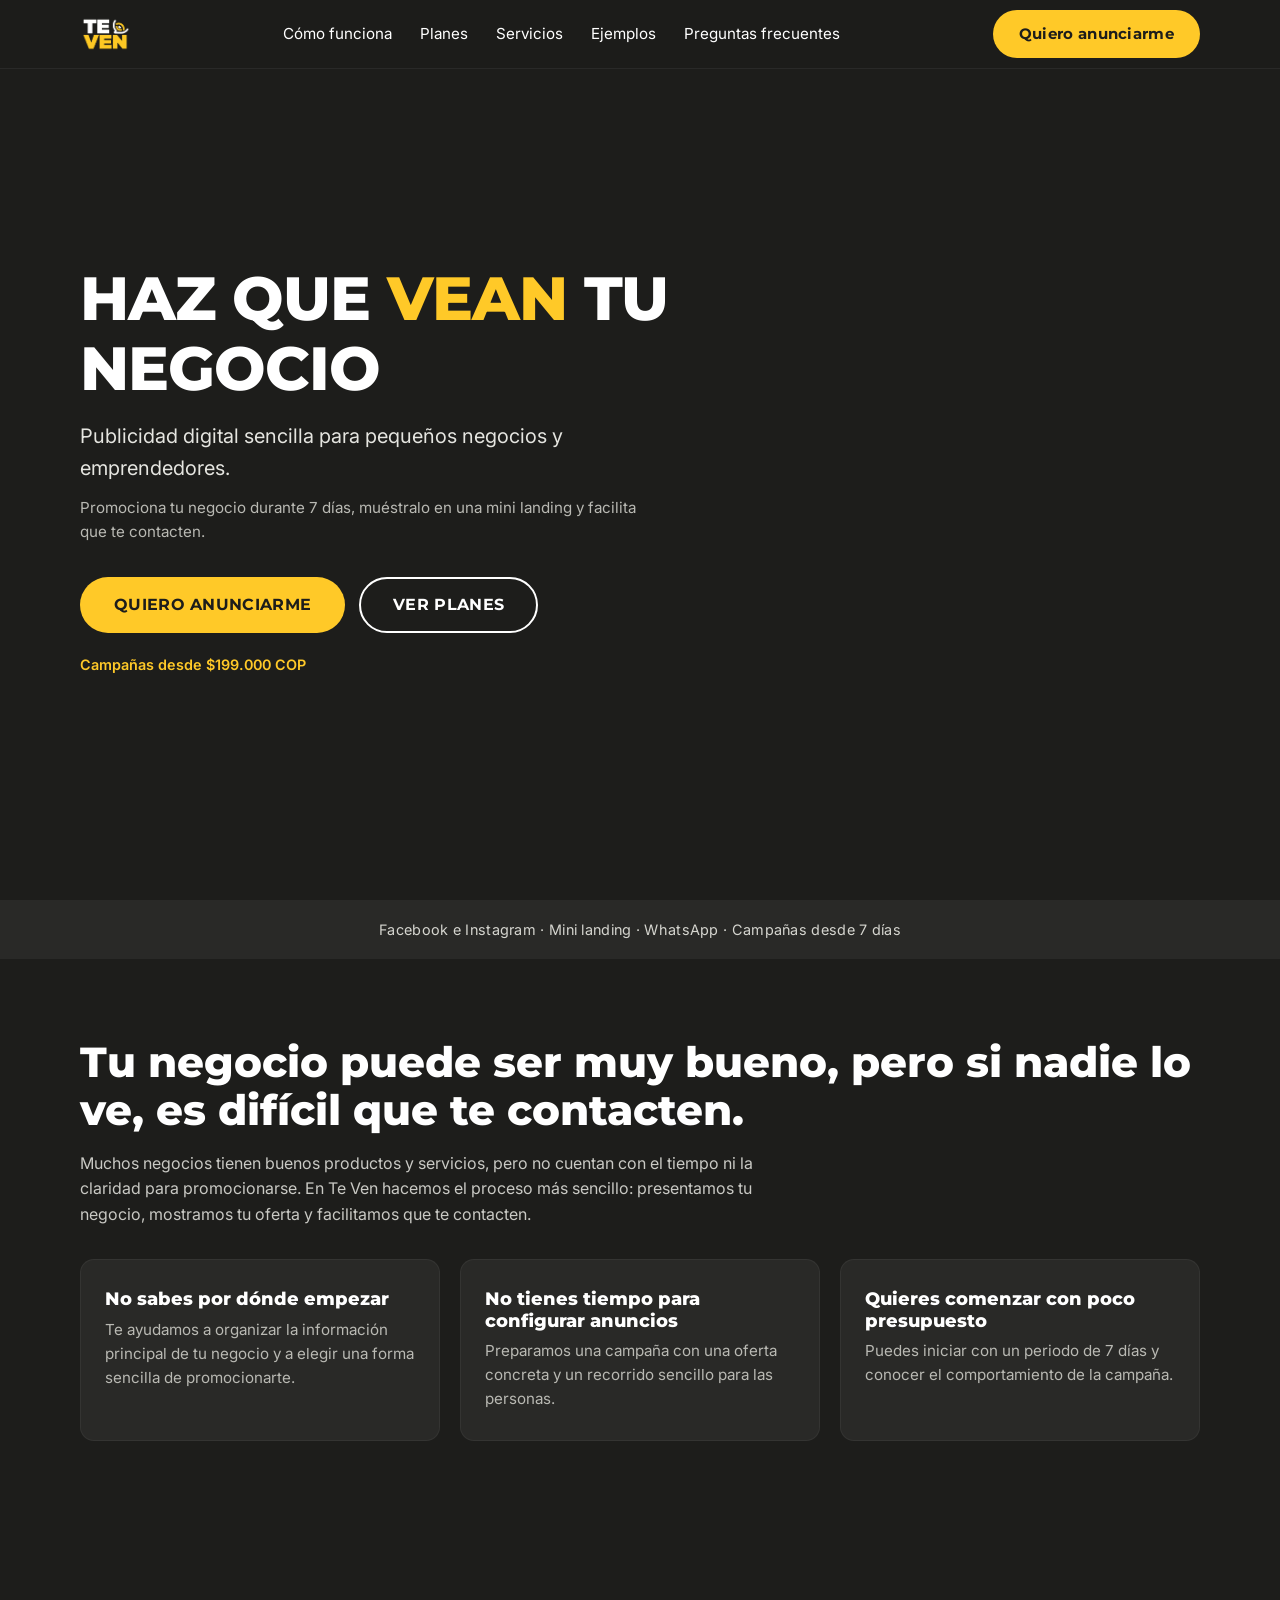
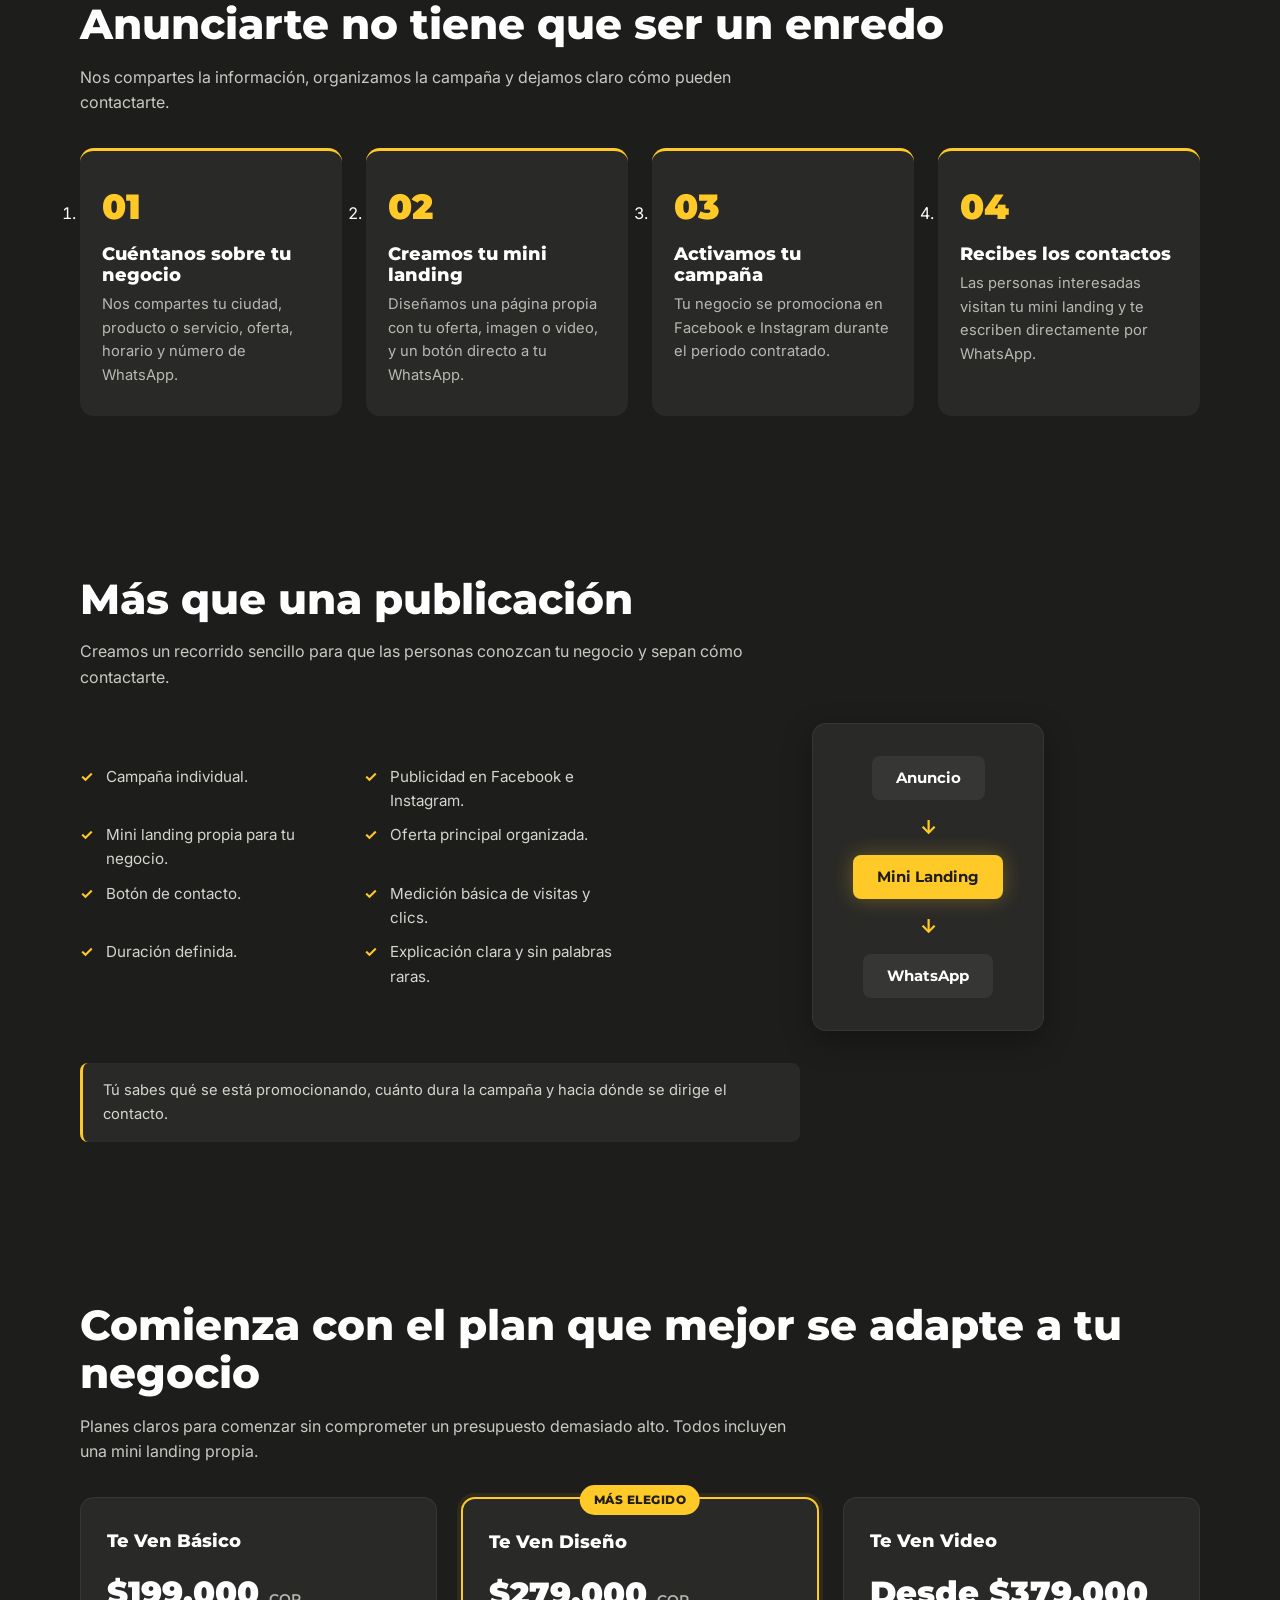
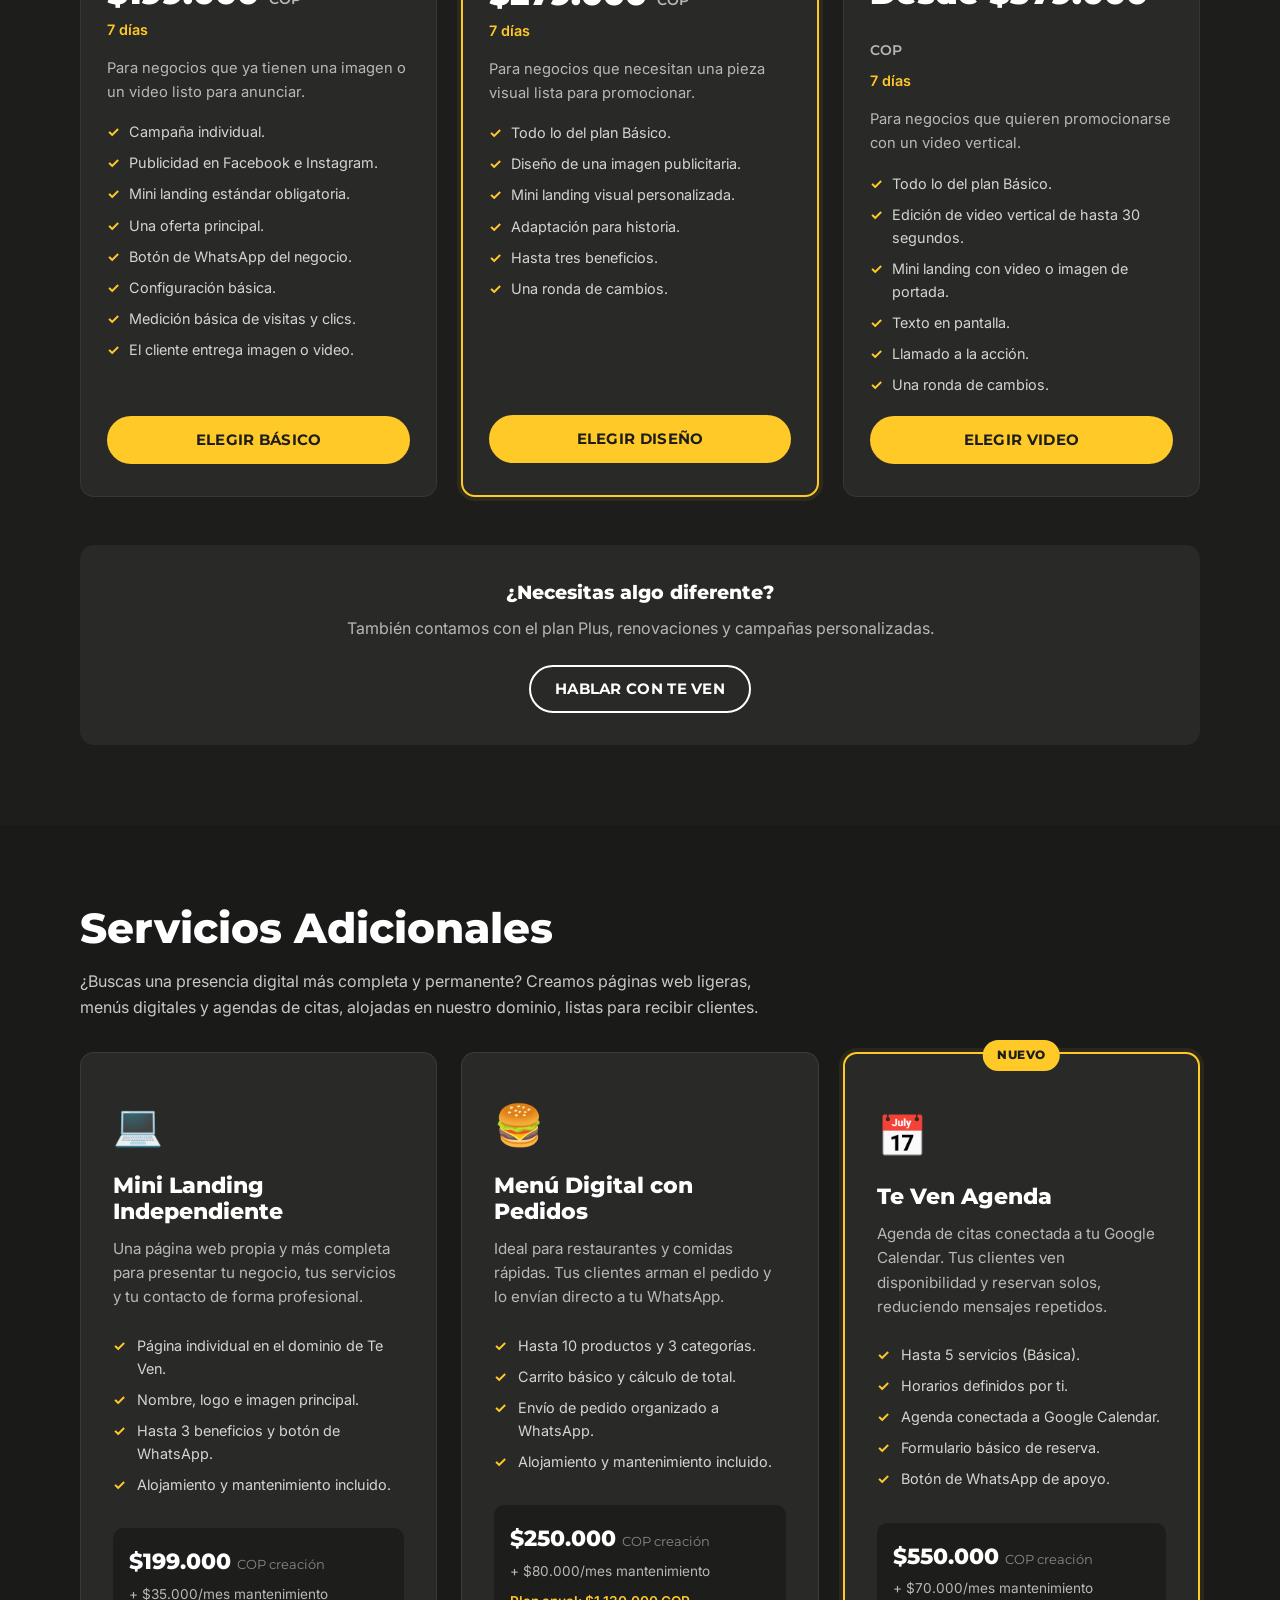
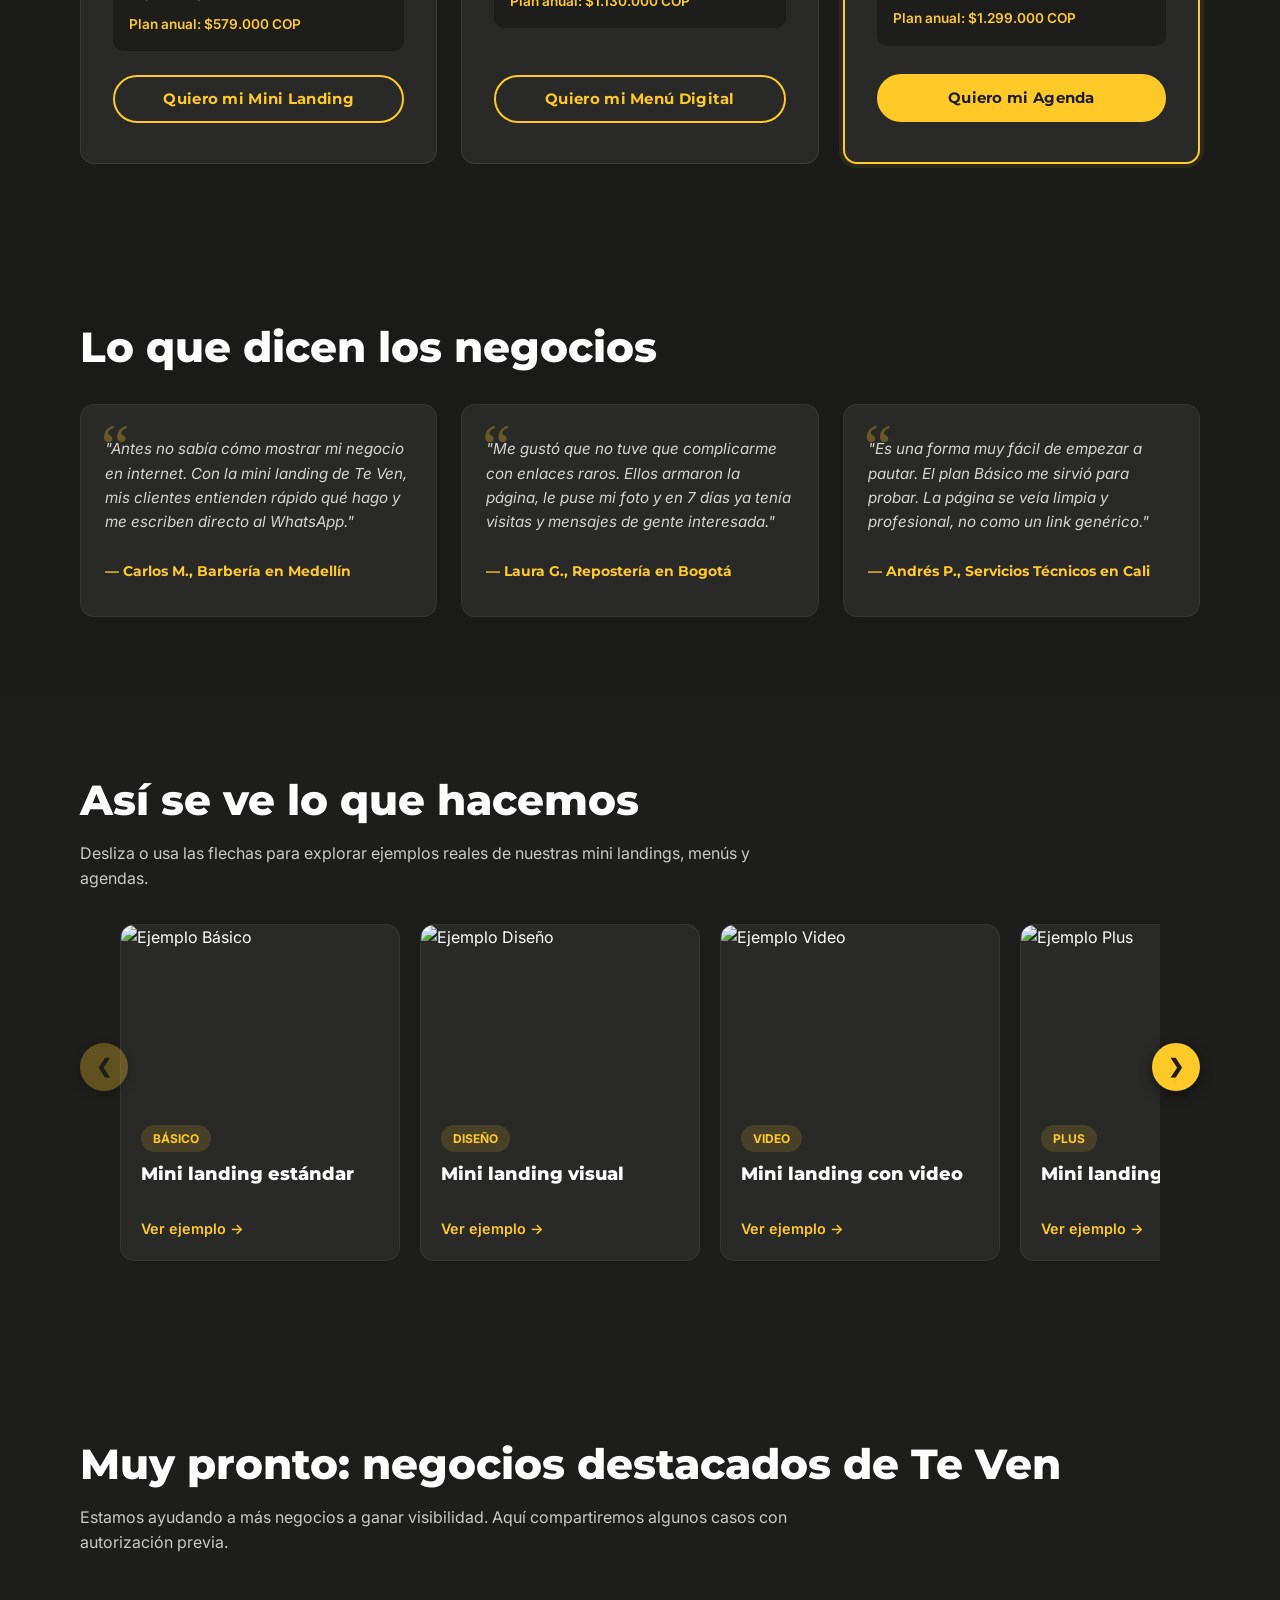
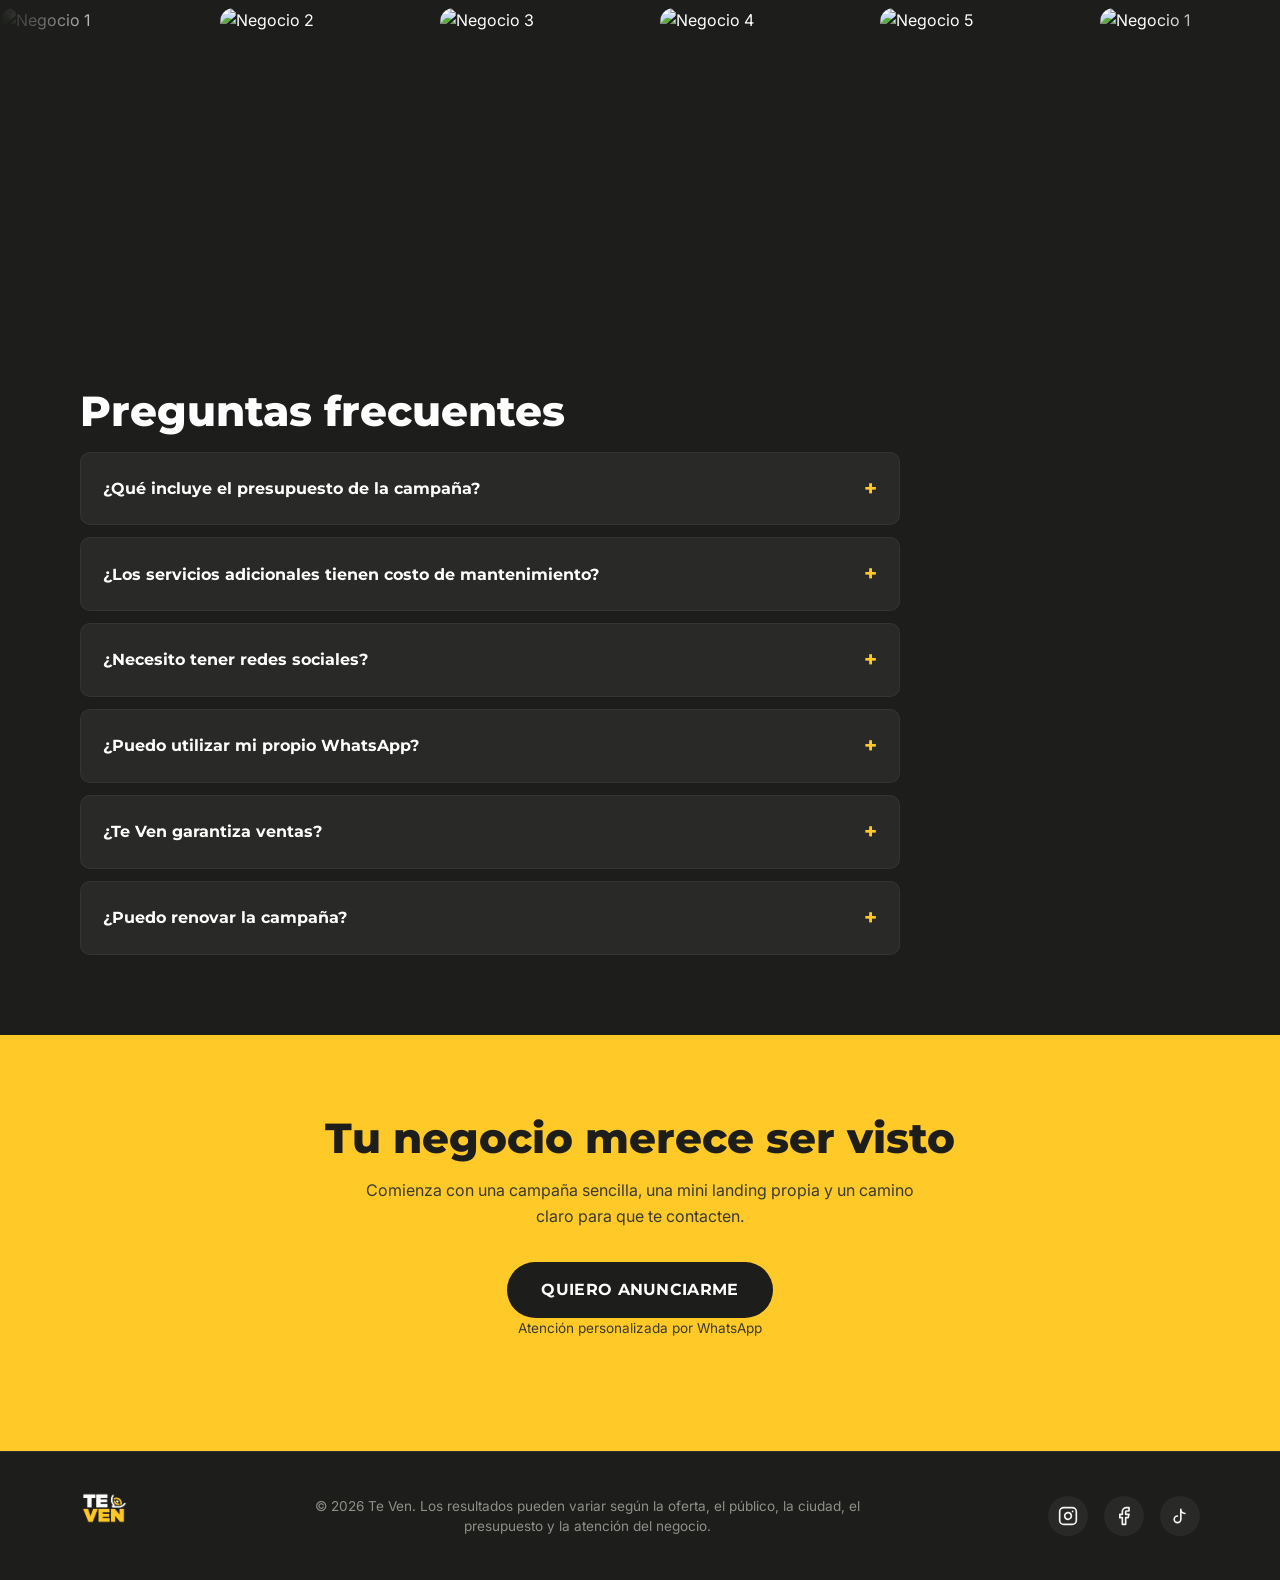
==== index.html @ ccac40c0 "Add files via upload" ====
<!DOCTYPE html>
<html lang="es">
<head>
  <meta charset="UTF-8" />
  <meta name="viewport" content="width=device-width, initial-scale=1.0" />
  <title>Te Ven | Publicidad digital para pequeños negocios</title>
  <meta name="description" content="Publicidad digital sencilla para pequeños negocios y emprendedores en Colombia. Campañas, mini landings, menús digitales y agendas. Haz que vean tu negocio." />
  <meta name="theme-color" content="#1D1D1B" />
  <link rel="preconnect" href="https://fonts.googleapis.com" />
  <link rel="preconnect" href="https://fonts.gstatic.com" crossorigin />
  <link href="https://fonts.googleapis.com/css2?family=Montserrat:wght@400;600;800;900&family=Inter:wght@400;500;600&display=swap" rel="stylesheet" />
  <link rel="stylesheet" href="styles.css" />
</head>
<body>

  <!-- ===== NAVBAR ===== -->
  <header class="navbar" id="navbar">
    <div class="container nav-inner">
      <a href="#inicio" class="logo" aria-label="Te Ven inicio">
        <img src="assets/logo-claro.png" alt="Te Ven" class="logo-img" />
      </a>
      <nav class="nav-links" id="navLinks" aria-label="Navegación principal">
        <a href="#como-funciona">Cómo funciona</a>
        <a href="#planes">Planes</a>
        <a href="#servicios">Servicios</a>
        <a href="#ejemplos">Ejemplos</a>
        <a href="#faq">Preguntas frecuentes</a>
      </nav>
      <a href="#" class="btn btn-primary nav-cta" data-wa="general">Quiero anunciarme</a>
      <button class="hamburger" id="hamburger" aria-label="Abrir menú" aria-expanded="false">
        <span></span><span></span><span></span>
      </button>
    </div>
  </header>

  <!-- ===== HERO ===== -->
  <section class="hero" id="inicio">
    <video class="hero-video" autoplay muted loop playsinline poster="https://images.unsplash.com/photo-1460925895917-afdab827c52f?auto=format&fit=crop&w=1920&q=80">
      <source src="assets/hero.mp4" type="video/mp4" />
    </video>
    <div class="hero-overlay"></div>
    <div class="container hero-content">
      <h1>HAZ QUE <span class="highlight">VEAN</span> TU NEGOCIO</h1>
      <p class="hero-sub">Publicidad digital sencilla para pequeños negocios y emprendedores.</p>
      <p class="hero-support">Promociona tu negocio durante 7 días, muéstralo en una mini landing y facilita que te contacten.</p>
      <div class="hero-buttons">
        <a href="#" class="btn btn-primary btn-lg" data-wa="general">QUIERO ANUNCIARME</a>
        <a href="#planes" class="btn btn-outline btn-lg" data-event="click_ver_planes">VER PLANES</a>
      </div>
      <p class="hero-note">Campañas desde $199.000 COP</p>
    </div>
  </section>

  <!-- ===== FRANJA DE CONFIANZA ===== -->
  <section class="trust-bar">
    <div class="container">
      <p>Facebook e Instagram · Mini landing · WhatsApp · Campañas desde 7 días</p>
    </div>
  </section>

  <!-- ===== PROBLEMA ===== -->
  <section class="section problem">
    <div class="container">
      <h2>Tu negocio puede ser muy bueno, pero si nadie lo ve, es difícil que te contacten.</h2>
      <p class="section-text">Muchos negocios tienen buenos productos y servicios, pero no cuentan con el tiempo ni la claridad para promocionarse. En Te Ven hacemos el proceso más sencillo: presentamos tu negocio, mostramos tu oferta y facilitamos que te contacten.</p>
      <div class="cards-grid">
        <article class="card">
          <h3>No sabes por dónde empezar</h3>
          <p>Te ayudamos a organizar la información principal de tu negocio y a elegir una forma sencilla de promocionarte.</p>
        </article>
        <article class="card">
          <h3>No tienes tiempo para configurar anuncios</h3>
          <p>Preparamos una campaña con una oferta concreta y un recorrido sencillo para las personas.</p>
        </article>
        <article class="card">
          <h3>Quieres comenzar con poco presupuesto</h3>
          <p>Puedes iniciar con un periodo de 7 días y conocer el comportamiento de la campaña.</p>
        </article>
      </div>
    </div>
  </section>

  <!-- ===== CÓMO FUNCIONA ===== -->
  <section class="section how" id="como-funciona">
    <div class="container">
      <h2>Anunciarte no tiene que ser un enredo</h2>
      <p class="section-text">Nos compartes la información, organizamos la campaña y dejamos claro cómo pueden contactarte.</p>
      <ol class="steps">
        <li>
          <span class="step-num">01</span>
          <h3>Cuéntanos sobre tu negocio</h3>
          <p>Nos compartes tu ciudad, producto o servicio, oferta, horario y número de WhatsApp.</p>
        </li>
        <li>
          <span class="step-num">02</span>
          <h3>Creamos tu mini landing</h3>
          <p>Diseñamos una página propia con tu oferta, imagen o video, y un botón directo a tu WhatsApp.</p>
        </li>
        <li>
          <span class="step-num">03</span>
          <h3>Activamos tu campaña</h3>
          <p>Tu negocio se promociona en Facebook e Instagram durante el periodo contratado.</p>
        </li>
        <li>
          <span class="step-num">04</span>
          <h3>Recibes los contactos</h3>
          <p>Las personas interesadas visitan tu mini landing y te escriben directamente por WhatsApp.</p>
        </li>
      </ol>
    </div>
  </section>

  <!-- ===== QUÉ RECIBE (MINI LANDING) ===== -->
  <section class="section benefits">
    <div class="container">
      <h2>Más que una publicación</h2>
      <p class="section-text">Creamos un recorrido sencillo para que las personas conozcan tu negocio y sepan cómo contactarte.</p>
      <div class="benefit-layout">
        <ul class="benefit-list">
          <li>Campaña individual.</li>
          <li>Publicidad en Facebook e Instagram.</li>
          <li>Mini landing propia para tu negocio.</li>
          <li>Oferta principal organizada.</li>
          <li>Botón de contacto.</li>
          <li>Medición básica de visitas y clics.</li>
          <li>Duración definida.</li>
          <li>Explicación clara y sin palabras raras.</li>
        </ul>
        <div class="benefit-visual">
          <div class="route-card">
            <span class="route-step">Anuncio</span>
            <span class="route-arrow">↓</span>
            <span class="route-step highlight-step">Mini Landing</span>
            <span class="route-arrow">↓</span>
            <span class="route-step">WhatsApp</span>
          </div>
        </div>
      </div>
      <p class="trust-note">Tú sabes qué se está promocionando, cuánto dura la campaña y hacia dónde se dirige el contacto.</p>
    </div>
  </section>

  <!-- ===== PLANES DE CAMPAÑA ===== -->
  <section class="section plans" id="planes">
    <div class="container">
      <h2>Comienza con el plan que mejor se adapte a tu negocio</h2>
      <p class="section-text">Planes claros para comenzar sin comprometer un presupuesto demasiado alto. Todos incluyen una mini landing propia.</p>
      <div class="plans-grid">
        <article class="plan">
          <h3>Te Ven Básico</h3>
          <p class="price">$199.000 <span>COP</span></p>
          <p class="duration">7 días</p>
          <p class="plan-desc">Para negocios que ya tienen una imagen o un video listo para anunciar.</p>
          <ul>
            <li>Campaña individual.</li>
            <li>Publicidad en Facebook e Instagram.</li>
            <li>Mini landing estándar obligatoria.</li>
            <li>Una oferta principal.</li>
            <li>Botón de WhatsApp del negocio.</li>
            <li>Configuración básica.</li>
            <li>Medición básica de visitas y clics.</li>
            <li>El cliente entrega imagen o video.</li>
          </ul>
          <a href="#" class="btn btn-primary" data-wa="basico">ELEGIR BÁSICO</a>
        </article>

        <article class="plan featured">
          <span class="badge">MÁS ELEGIDO</span>
          <h3>Te Ven Diseño</h3>
          <p class="price">$279.000 <span>COP</span></p>
          <p class="duration">7 días</p>
          <p class="plan-desc">Para negocios que necesitan una pieza visual lista para promocionar.</p>
          <ul>
            <li>Todo lo del plan Básico.</li>
            <li>Diseño de una imagen publicitaria.</li>
            <li>Mini landing visual personalizada.</li>
            <li>Adaptación para historia.</li>
            <li>Hasta tres beneficios.</li>
            <li>Una ronda de cambios.</li>
          </ul>
          <a href="#" class="btn btn-primary" data-wa="diseno">ELEGIR DISEÑO</a>
        </article>

        <article class="plan">
          <h3>Te Ven Video</h3>
          <p class="price">Desde $379.000 <span>COP</span></p>
          <p class="duration">7 días</p>
          <p class="plan-desc">Para negocios que quieren promocionarse con un video vertical.</p>
          <ul>
            <li>Todo lo del plan Básico.</li>
            <li>Edición de video vertical de hasta 30 segundos.</li>
            <li>Mini landing con video o imagen de portada.</li>
            <li>Texto en pantalla.</li>
            <li>Llamado a la acción.</li>
            <li>Una ronda de cambios.</li>
          </ul>
          <a href="#" class="btn btn-primary" data-wa="video">ELEGIR VIDEO</a>
        </article>
      </div>
      
      <div class="plans-extra">
        <p>¿Necesitas algo diferente?</p>
        <p>También contamos con el plan Plus, renovaciones y campañas personalizadas.</p>
        <a href="#" class="btn btn-outline" data-wa="general">HABLAR CON TE VEN</a>
      </div>
    </div>
  </section>

  <!-- ===== SECCIÓN: SERVICIOS ADICIONALES (MINI LANDINGS INDEPENDIENTES + AGENDA) ===== -->
  <section class="section services-adicionales" id="servicios">
    <div class="container">
      <h2>Servicios Adicionales</h2>
      <p class="section-text">¿Buscas una presencia digital más completa y permanente? Creamos páginas web ligeras, menús digitales y agendas de citas, alojadas en nuestro dominio, listas para recibir clientes.</p>
      
      <div class="services-grid">
        
        <!-- Servicio 1: Mini Landing Independiente -->
        <article class="service-card">
          <div class="service-icon">💻</div>
          <h3>Mini Landing Independiente</h3>
          <p class="service-desc">Una página web propia y más completa para presentar tu negocio, tus servicios y tu contacto de forma profesional.</p>
          <ul class="service-features">
            <li>Página individual en el dominio de Te Ven.</li>
            <li>Nombre, logo e imagen principal.</li>
            <li>Hasta 3 beneficios y botón de WhatsApp.</li>
            <li>Alojamiento y mantenimiento incluido.</li>
          </ul>
          <div class="service-price-box">
            <span class="service-price">$199.000 <small>COP creación</small></span>
            <span class="service-maint">+ $35.000/mes mantenimiento</span>
            <span class="service-annual">Plan anual: $579.000 COP</span>
          </div>
          <a href="#" class="btn btn-outline" data-wa="general" style="border-color: var(--yellow); color: var(--yellow);">Quiero mi Mini Landing</a>
        </article>

        <!-- Servicio 2: Menú Digital -->
        <article class="service-card">
          <div class="service-icon">🍔</div>
          <h3>Menú Digital con Pedidos</h3>
          <p class="service-desc">Ideal para restaurantes y comidas rápidas. Tus clientes arman el pedido y lo envían directo a tu WhatsApp.</p>
          <ul class="service-features">
            <li>Hasta 10 productos y 3 categorías.</li>
            <li>Carrito básico y cálculo de total.</li>
            <li>Envío de pedido organizado a WhatsApp.</li>
            <li>Alojamiento y mantenimiento incluido.</li>
          </ul>
          <div class="service-price-box">
            <span class="service-price">$250.000 <small>COP creación</small></span>
            <span class="service-maint">+ $80.000/mes mantenimiento</span>
            <span class="service-annual">Plan anual: $1.130.000 COP</span>
          </div>
          <a href="#" class="btn btn-outline" data-wa="general" style="border-color: var(--yellow); color: var(--yellow);">Quiero mi Menú Digital</a>
        </article>

        <!-- Servicio 3: Te Ven Agenda -->
        <article class="service-card" style="border: 2px solid var(--yellow); box-shadow: 0 0 0 4px rgba(255,201,40,.08); position: relative;">
          <span class="badge" style="top: -14px; left: 50%; transform: translateX(-50%); position: absolute; background: var(--yellow); color: var(--black); padding: 6px 14px; border-radius: 999px; font-size: 0.72rem; font-weight: 800; letter-spacing: 0.5px;">NUEVO</span>
          <div class="service-icon" style="margin-top: 10px;">📅</div>
          <h3>Te Ven Agenda</h3>
          <p class="service-desc">Agenda de citas conectada a tu Google Calendar. Tus clientes ven disponibilidad y reservan solos, reduciendo mensajes repetidos.</p>
          <ul class="service-features">
            <li>Hasta 5 servicios (Básica).</li>
            <li>Horarios definidos por ti.</li>
            <li>Agenda conectada a Google Calendar.</li>
            <li>Formulario básico de reserva.</li>
            <li>Botón de WhatsApp de apoyo.</li>
          </ul>
          <div class="service-price-box">
            <span class="service-price">$550.000 <small>COP creación</small></span>
            <span class="service-maint">+ $70.000/mes mantenimiento</span>
            <span class="service-annual">Plan anual: $1.299.000 COP</span>
          </div>
          <a href="#" class="btn btn-primary" data-wa="general">Quiero mi Agenda</a>
        </article>

      </div>
    </div>
  </section>

  <!-- ===== TESTIMONIOS ===== -->
  <section class="section testimonials">
    <div class="container">
      <h2>Lo que dicen los negocios</h2>
      <div class="testimonial-grid">
        <div class="testimonial-card">
          <p>"Antes no sabía cómo mostrar mi negocio en internet. Con la mini landing de Te Ven, mis clientes entienden rápido qué hago y me escriben directo al WhatsApp."</p>
          <span class="author">— Carlos M., Barbería en Medellín</span>
        </div>
        <div class="testimonial-card">
          <p>"Me gustó que no tuve que complicarme con enlaces raros. Ellos armaron la página, le puse mi foto y en 7 días ya tenía visitas y mensajes de gente interesada."</p>
          <span class="author">— Laura G., Repostería en Bogotá</span>
        </div>
        <div class="testimonial-card">
          <p>"Es una forma muy fácil de empezar a pautar. El plan Básico me sirvió para probar. La página se veía limpia y profesional, no como un link genérico."</p>
          <span class="author">— Andrés P., Servicios Técnicos en Cali</span>
        </div>
      </div>
    </div>
  </section>

  <!-- ===== EJEMPLOS DE MINI LANDINGS (SLIDER CON FLECHAS) ===== -->
  <section class="section examples" id="ejemplos">
    <div class="container">
      <h2>Así se ve lo que hacemos</h2>
      <p class="section-text">Desliza o usa las flechas para explorar ejemplos reales de nuestras mini landings, menús y agendas.</p>
      
      <div class="slider-container">
        <!-- Botón Izquierdo -->
        <button class="slider-btn slider-btn-prev" id="btnPrev" aria-label="Anterior">&#10094;</button>
        
        <div class="slider-track" id="sliderEjemplos">
          <!-- Tarjeta Básico -->
          <a href="mini-basico.html" class="card example-card">
            <div class="example-img-wrapper">
              <img src="https://images.unsplash.com/photo-1628840042765-356cda07504e?auto=format&fit=crop&w=400&q=80" alt="Ejemplo Básico" loading="lazy" />
            </div>
            <div class="example-info">
              <span class="badge-example">Básico</span>
              <h3>Mini landing estándar</h3>
              <span class="link-arrow">Ver ejemplo →</span>
            </div>
          </a>
          <!-- Tarjeta Diseño -->
          <a href="mini-diseno.html" class="card example-card">
            <div class="example-img-wrapper">
              <img src="https://images.unsplash.com/photo-1560066984-138dadb4c035?auto=format&fit=crop&w=400&q=80" alt="Ejemplo Diseño" loading="lazy" />
            </div>
            <div class="example-info">
              <span class="badge-example">Diseño</span>
              <h3>Mini landing visual</h3>
              <span class="link-arrow">Ver ejemplo →</span>
            </div>
          </a>
          <!-- Tarjeta Video -->
          <a href="mini-video.html" class="card example-card">
            <div class="example-img-wrapper">
              <img src="https://images.unsplash.com/photo-1555939594-58d7cb561ad1?auto=format&fit=crop&w=400&q=80" alt="Ejemplo Video" loading="lazy" />
            </div>
            <div class="example-info">
              <span class="badge-example">Video</span>
              <h3>Mini landing con video</h3>
              <span class="link-arrow">Ver ejemplo →</span>
            </div>
          </a>
          <!-- Tarjeta Plus -->
          <a href="mini-plus.html" class="card example-card">
            <div class="example-img-wrapper">
              <img src="https://images.unsplash.com/photo-1585747860715-2ba37e788b70?auto=format&fit=crop&w=400&q=80" alt="Ejemplo Plus" loading="lazy" />
            </div>
            <div class="example-info">
              <span class="badge-example">Plus</span>
              <h3>Mini landing ampliada</h3>
              <span class="link-arrow">Ver ejemplo →</span>
            </div>
          </a>
          <!-- Tarjeta Independiente -->
          <a href="mini-estudio-aura.html" class="card example-card">
            <div class="example-img-wrapper">
              <img src="https://images.unsplash.com/photo-1522337660859-02fbefca4702?auto=format&fit=crop&w=400&q=80" alt="Ejemplo Independiente" loading="lazy" />
            </div>
            <div class="example-info">
              <span class="badge-example" style="background: #FCE7F3; color: #BE185D;">Independiente</span>
              <h3>Página para tu negocio</h3>
              <span class="link-arrow">Ver ejemplo →</span>
            </div>
          </a>
          <!-- Tarjeta Menú Digital -->
          <a href="menu-sabor-barrio.html" class="card example-card">
            <div class="example-img-wrapper">
              <img src="https://images.unsplash.com/photo-1568901346375-23c9450c58cd?auto=format&fit=crop&w=400&q=80" alt="Ejemplo Menú Digital" loading="lazy" />
            </div>
            <div class="example-info">
              <span class="badge-example" style="background: #FEF3C7; color: #B45309;">Menú Digital</span>
              <h3>Pedidos por WhatsApp</h3>
              <span class="link-arrow">Ver ejemplo →</span>
            </div>
          </a>
          <!-- Tarjeta Agenda -->
          <a href="agenda-estudio-aura.html" class="card example-card">
            <div class="example-img-wrapper">
              <img src="https://images.unsplash.com/photo-1516975080664-ed2fc6a32937?auto=format&fit=crop&w=400&q=80" alt="Ejemplo Agenda" loading="lazy" />
            </div>
            <div class="example-info">
              <span class="badge-example" style="background: #D1FAE5; color: #047857;">Agenda</span>
              <h3>Citas con Google Calendar</h3>
              <span class="link-arrow">Ver ejemplo →</span>
            </div>
          </a>
        </div>
        
        <!-- Botón Derecho -->
        <button class="slider-btn slider-btn-next" id="btnNext" aria-label="Siguiente">&#10095;</button>
      </div>
    </div>
  </section>

  <!-- ===== NEGOCIOS DESTACADOS (CARRUSEL INFINITO) ===== -->
  <section class="section showcase">
    <div class="container" style="margin-bottom: 2rem;">
      <h2>Muy pronto: negocios destacados de Te Ven</h2>
      <p class="section-text">Estamos ayudando a más negocios a ganar visibilidad. Aquí compartiremos algunos casos con autorización previa.</p>
    </div>
    <div class="marquee-wrapper">
      <div class="marquee-track">
        <div class="marquee-item"><img src="https://images.unsplash.com/photo-1555939594-58d7cb561ad1?auto=format&fit=crop&w=300&q=80" alt="Negocio 1"></div>
        <div class="marquee-item"><img src="https://images.unsplash.com/photo-1585747860715-2ba37e788b70?auto=format&fit=crop&w=300&q=80" alt="Negocio 2"></div>
        <div class="marquee-item"><img src="https://images.unsplash.com/photo-1521590832167-7bcbfaa6381f?auto=format&fit=crop&w=300&q=80" alt="Negocio 3"></div>
        <div class="marquee-item"><img src="https://images.unsplash.com/photo-1600585154340-be6161a56a0c?auto=format&fit=crop&w=300&q=80" alt="Negocio 4"></div>
        <div class="marquee-item"><img src="https://images.unsplash.com/photo-1606811841689-23dfddce3e95?auto=format&fit=crop&w=300&q=80" alt="Negocio 5"></div>
        <!-- Set 2 -->
        <div class="marquee-item"><img src="https://images.unsplash.com/photo-1555939594-58d7cb561ad1?auto=format&fit=crop&w=300&q=80" alt="Negocio 1"></div>
        <div class="marquee-item"><img src="https://images.unsplash.com/photo-1585747860715-2ba37e788b70?auto=format&fit=crop&w=300&q=80" alt="Negocio 2"></div>
        <div class="marquee-item"><img src="https://images.unsplash.com/photo-1521590832167-7bcbfaa6381f?auto=format&fit=crop&w=300&q=80" alt="Negocio 3"></div>
        <div class="marquee-item"><img src="https://images.unsplash.com/photo-1600585154340-be6161a56a0c?auto=format&fit=crop&w=300&q=80" alt="Negocio 4"></div>
        <div class="marquee-item"><img src="https://images.unsplash.com/photo-1606811841689-23dfddce3e95?auto=format&fit=crop&w=300&q=80" alt="Negocio 5"></div>
      </div>
    </div>
  </section>

  <!-- ===== FAQ ===== -->
  <section class="section faq" id="faq">
    <div class="container">
      <h2>Preguntas frecuentes</h2>
      <div class="faq-list">
        <details>
          <summary>¿Qué incluye el presupuesto de la campaña?</summary>
          <p>Cada plan de campaña indica el presupuesto publicitario base correspondiente al periodo contratado de 7 días.</p>
        </details>
        <details>
          <summary>¿Los servicios adicionales tienen costo de mantenimiento?</summary>
          <p>Sí. Las mini landings independientes ($35.000/mes), los menús digitales ($80.000/mes) y las agendas ($70.000/mes) requieren un mantenimiento mensual para mantener la página activa, alojada y con soporte básico.</p>
        </details>
        <details>
          <summary>¿Necesito tener redes sociales?</summary>
          <p>No necesariamente. Podemos comenzar con la información básica de tu negocio, una imagen o un video.</p>
        </details>
        <details>
          <summary>¿Puedo utilizar mi propio WhatsApp?</summary>
          <p>Sí. El botón de tu mini landing, menú digital o agenda llevará directamente a tu WhatsApp para que atiendas las conversaciones.</p>
        </details>
        <details>
          <summary>¿Te Ven garantiza ventas?</summary>
          <p>No. La campaña busca generar visibilidad, visitas y posibles contactos. Las ventas dependen de la oferta y la atención del negocio.</p>
        </details>
        <details>
          <summary>¿Puedo renovar la campaña?</summary>
          <p>Sí. Puedes renovar con la misma pieza o solicitar una nueva imagen, video o ajuste.</p>
        </details>
      </div>
    </div>
  </section>

  <!-- ===== CTA FINAL ===== -->
  <section class="final-cta">
    <div class="container">
      <h2>Tu negocio merece ser visto</h2>
      <p>Comienza con una campaña sencilla, una mini landing propia y un camino claro para que te contacten.</p>
      <a href="#" class="btn btn-dark btn-lg" data-wa="general">QUIERO ANUNCIARME</a>
      <p class="cta-note">Atención personalizada por WhatsApp</p>
    </div>
  </section>

  <!-- ===== FOOTER SIMPLIFICADO ===== -->
  <footer class="footer-simple">
    <div class="container footer-simple-inner">
      <div class="footer-logo">
        <img src="assets/logo-claro.png" alt="Te Ven" class="logo-img small" />
      </div>
      <p class="footer-copy">
        © 2026 Te Ven. Los resultados pueden variar según la oferta, el público, la ciudad, el presupuesto y la atención del negocio.
      </p>
      <div class="footer-socials">
        <a href="#" aria-label="Instagram" target="_blank" rel="noopener">
          <svg viewBox="0 0 24 24" width="20" height="20" stroke="currentColor" stroke-width="2" fill="none" stroke-linecap="round" stroke-linejoin="round"><rect x="2" y="2" width="20" height="20" rx="5" ry="5"></rect><path d="M16 11.37A4 4 0 1 1 12.63 8 4 4 0 0 1 16 11.37z"></path><line x1="17.5" y1="6.5" x2="17.51" y2="6.5"></line></svg>
        </a>
        <a href="#" aria-label="Facebook" target="_blank" rel="noopener">
          <svg viewBox="0 0 24 24" width="20" height="20" stroke="currentColor" stroke-width="2" fill="none" stroke-linecap="round" stroke-linejoin="round"><path d="M18 2h-3a5 5 0 0 0-5 5v3H7v4h3v8h4v-8h3l1-4h-4V7a1 1 0 0 1 1-1h3z"></path></svg>
        </a>
        <a href="#" aria-label="TikTok" target="_blank" rel="noopener">
          <svg viewBox="0 0 24 24" width="20" height="20" stroke="currentColor" stroke-width="2" fill="none" stroke-linecap="round" stroke-linejoin="round"><path d="M9 12a4 4 0 1 0 4 4V4a5 5 0 0 0 5 5"></path></svg>
        </a>
      </div>
    </div>
  </footer>

  <a href="#" class="sticky-wa" data-wa="general">QUIERO ANUNCIARME POR WHATSAPP</a>

  <script src="script.js"></script>
</body>
</html>
---- styles.css ----
/* ===== VARIABLES ===== */
:root {
  --black: #1D1D1B;
  --yellow: #FFC928;
  --white: #FFFFFF;
  --gray-light: #F4F4F2;
  --gray-card: #292927;
  --radius: 14px;
  --max-width: 1280px;
  --font-title: 'Montserrat', sans-serif;
  --font-body: 'Inter', sans-serif;
}

/* ===== RESET ===== */
* { margin: 0; padding: 0; box-sizing: border-box; }
html { scroll-behavior: smooth; }
body {
  font-family: var(--font-body);
  background: var(--black);
  color: var(--white);
  line-height: 1.6;
  -webkit-font-smoothing: antialiased;
  overflow-x: hidden;
  padding-bottom: 56px; /* Espacio para el botón fijo en móvil */
}
img { max-width: 100%; display: block; }
a { color: inherit; text-decoration: none; }
ul { list-style: none; }

h1, h2, h3, h4 {
  font-family: var(--font-title);
  font-weight: 800;
  line-height: 1.15;
}
h1 { font-size: clamp(2rem, 5vw, 3.8rem); letter-spacing: -1px; }
h2 { font-size: clamp(1.6rem, 3.5vw, 2.6rem); margin-bottom: 1rem; }
h3 { font-size: 1.15rem; margin-bottom: .5rem; }

.container {
  width: 100%;
  max-width: var(--max-width);
  margin: 0 auto;
  padding: 0 24px;
}
@media (min-width: 1024px) {
  .container { padding: 0 80px; }
}

.section { padding: 80px 0; }
.section-text { color: #c9c9c4; max-width: 720px; margin-bottom: 2rem; }
.section-text.small { font-size: .9rem; margin-top: 1.5rem; }
.highlight { color: var(--yellow); }

/* ===== BOTONES ===== */
.btn {
  display: inline-flex;
  align-items: center;
  justify-content: center;
  min-height: 48px;
  padding: 0 24px;
  border-radius: 999px;
  font-family: var(--font-title);
  font-weight: 700;
  font-size: .95rem;
  letter-spacing: .3px;
  cursor: pointer;
  border: 2px solid transparent;
  transition: transform .2s ease, background .2s ease, color .2s ease;
  text-align: center;
}
.btn:hover { transform: translateY(-2px); }
.btn-primary { background: var(--yellow); color: var(--black); }
.btn-primary:hover { background: #ffd84d; }
.btn-outline { background: transparent; color: var(--white); border-color: var(--white); }
.btn-outline:hover { border-color: var(--yellow); color: var(--yellow); }
.btn-dark { background: var(--black); color: var(--white); }
.btn-dark:hover { background: #000; }
.btn-lg { min-height: 56px; padding: 0 32px; font-size: 1rem; }

/* ===== NAVBAR ===== */
.navbar {
  position: fixed;
  top: 0; left: 0; right: 0;
  z-index: 100;
  background: rgba(29, 29, 27, .95);
  backdrop-filter: blur(8px);
  border-bottom: 1px solid rgba(255,255,255,.06);
  transition: padding .2s ease;
}
.nav-inner {
  display: flex;
  align-items: center;
  justify-content: space-between;
  height: 68px;
}
.logo-img { height: 34px; width: auto; }
.logo-img.small { height: 28px; margin-bottom: 1rem; }
.nav-links {
  display: none;
  gap: 28px;
  font-size: .95rem;
}
.nav-links a:hover { color: var(--yellow); }
.nav-cta { display: none; }
.hamburger {
  display: flex;
  flex-direction: column;
  gap: 5px;
  background: none;
  border: none;
  cursor: pointer;
  padding: 8px;
}
.hamburger span {
  width: 26px; height: 2px;
  background: var(--white);
  transition: .3s;
}
.hamburger.active span:nth-child(1) { transform: translateY(7px) rotate(45deg); }
.hamburger.active span:nth-child(2) { opacity: 0; }
.hamburger.active span:nth-child(3) { transform: translateY(-7px) rotate(-45deg); }

.nav-links.open {
  display: flex;
  flex-direction: column;
  position: absolute;
  top: 68px; left: 0; right: 0;
  background: var(--black);
  padding: 24px;
  gap: 18px;
  border-bottom: 1px solid rgba(255,255,255,.08);
}
@media (min-width: 900px) {
  .nav-links { display: flex; }
  .nav-cta { display: inline-flex; }
  .hamburger { display: none; }
}
.navbar.scrolled .nav-inner { height: 58px; }
.navbar.scrolled .logo-img { height: 28px; }

/* ===== HERO ===== */
.hero {
  position: relative;
  min-height: 100svh;
  display: flex;
  align-items: center;
  padding: 120px 0 80px;
  overflow: hidden;
}
.hero-video {
  position: absolute;
  inset: 0;
  width: 100%; height: 100%;
  object-fit: cover;
  z-index: 0;
}
.hero-overlay {
  position: absolute;
  inset: 0;
  background: linear-gradient(180deg, rgba(29,29,27,.85) 0%, rgba(29,29,27,.7) 60%, rgba(29,29,27,.95) 100%);
  z-index: 1;
}
.hero-content {
  position: relative;
  z-index: 2;
  text-align: center;
  max-width: 760px;
  margin: 0 auto;
}
.hero-sub { font-size: clamp(1rem, 2vw, 1.25rem); color: #e5e5e0; margin-top: 1rem; }
.hero-support { font-size: .95rem; color: #b9b9b3; margin-top: .75rem; max-width: 560px; margin-left: auto; margin-right: auto; }
.hero-buttons { display: flex; flex-direction: column; gap: 14px; margin-top: 2rem; align-items: center; }
.hero-note { margin-top: 1.25rem; font-size: .9rem; color: var(--yellow); font-weight: 600; }
@media (min-width: 640px) { .hero-buttons { flex-direction: row; justify-content: center; } }
@media (min-width: 1024px) {
  .hero-content { text-align: left; margin-left: 0; }
  .hero-support { margin-left: 0; }
  .hero-buttons { justify-content: flex-start; }
}

/* ===== FRANJA CONFIANZA ===== */
.trust-bar { background: var(--gray-card); padding: 18px 0; text-align: center; font-size: .9rem; color: #d5d5cf; letter-spacing: .3px; }

/* ===== TARJETAS ===== */
.cards-grid { display: grid; gap: 20px; grid-template-columns: 1fr; }
@media (min-width: 768px) { .cards-grid { grid-template-columns: repeat(3, 1fr); } }
.card { background: var(--gray-card); border-radius: var(--radius); padding: 28px 24px; border: 1px solid rgba(255,255,255,.05); transition: transform .2s ease, border-color .2s ease; }
.card:hover { transform: translateY(-4px); border-color: rgba(255,201,40,.4); }
.card p { color: #b9b9b3; font-size: .95rem; }

/* ===== PASOS ===== */
.steps { display: grid; gap: 24px; grid-template-columns: 1fr; counter-reset: step; }
@media (min-width: 768px) { .steps { grid-template-columns: repeat(2, 1fr); } }
@media (min-width: 1100px) { .steps { grid-template-columns: repeat(4, 1fr); } }
.steps li { background: var(--gray-card); border-radius: var(--radius); padding: 28px 22px; position: relative; border-top: 3px solid var(--yellow); }
.step-num { font-family: var(--font-title); font-weight: 900; font-size: 2.2rem; color: var(--yellow); display: block; margin-bottom: .5rem; }
.steps p { color: #b9b9b3; font-size: .92rem; }

/* ===== BENEFICIOS Y RECORRIDO VISUAL ===== */
.benefit-layout { display: grid; gap: 32px; grid-template-columns: 1fr; align-items: center; margin-bottom: 2rem; }
@media (min-width: 900px) { .benefit-layout { grid-template-columns: 1fr 1fr; } }
.benefit-list { display: grid; grid-template-columns: 1fr; gap: 10px 24px; }
@media (min-width: 640px) { .benefit-list { grid-template-columns: repeat(2, 1fr); } }
.benefit-list li { position: relative; padding-left: 26px; color: #d5d5cf; font-size: .95rem; }
.benefit-list li::before { content: "✓"; position: absolute; left: 0; color: var(--yellow); font-weight: 700; }

.benefit-visual { display: flex; justify-content: center; }
.route-card {
  background: var(--gray-card);
  border-radius: var(--radius);
  padding: 32px 40px;
  display: flex;
  flex-direction: column;
  align-items: center;
  gap: 12px;
  border: 1px solid rgba(255,255,255,.06);
  box-shadow: 0 10px 30px rgba(0,0,0,.3);
}
.route-step {
  background: rgba(255,255,255,.06);
  color: var(--white);
  font-family: var(--font-title);
  font-weight: 700;
  padding: 10px 24px;
  border-radius: 8px;
  font-size: .95rem;
}
.route-step.highlight-step { background: var(--yellow); color: var(--black); box-shadow: 0 0 20px rgba(255,201,40,.3); }
.route-arrow { color: var(--yellow); font-size: 1.2rem; font-weight: 700; }

.trust-note { background: var(--gray-card); border-left: 3px solid var(--yellow); padding: 16px 20px; border-radius: 8px; color: #d5d5cf; font-size: .92rem; max-width: 720px; }

/* ===== PLANES ===== */
.plans-grid { display: grid; gap: 24px; grid-template-columns: 1fr; margin-top: 2rem; }
@media (min-width: 900px) { .plans-grid { grid-template-columns: repeat(3, 1fr); align-items: stretch; } }
.plan { background: var(--gray-card); border-radius: var(--radius); padding: 32px 26px; border: 1px solid rgba(255,255,255,.06); display: flex; flex-direction: column; position: relative; }
.plan.featured { border: 2px solid var(--yellow); box-shadow: 0 0 0 4px rgba(255,201,40,.08); }
.badge { position: absolute; top: -14px; left: 50%; transform: translateX(-50%); background: var(--yellow); color: var(--black); font-family: var(--font-title); font-weight: 800; font-size: .72rem; padding: 6px 14px; border-radius: 999px; letter-spacing: .5px; }
.price { font-family: var(--font-title); font-weight: 900; font-size: 2rem; color: var(--white); margin-top: .5rem; }
.price span { font-size: .9rem; color: #b9b9b3; font-weight: 600; }
.duration { color: var(--yellow); font-weight: 600; font-size: .9rem; margin-bottom: 1rem; }
.plan-desc { color: #b9b9b3; font-size: .92rem; margin-bottom: 1rem; }
.plan ul { display: flex; flex-direction: column; gap: 8px; margin-bottom: 1.25rem; }
.plan ul li { position: relative; padding-left: 22px; font-size: .9rem; color: #d5d5cf; }
.plan ul li::before { content: "✓"; position: absolute; left: 0; color: var(--yellow); font-weight: 700; }
.plan .btn { margin-top: auto; }
.plans-extra { text-align: center; margin-top: 3rem; padding: 32px 24px; background: var(--gray-card); border-radius: var(--radius); }
.plans-extra p:first-child { font-family: var(--font-title); font-weight: 800; font-size: 1.2rem; margin-bottom: .5rem; }
.plans-extra p:nth-child(2) { color: #b9b9b3; margin-bottom: 1.5rem; }

/* ===== NUEVA SECCIÓN: SERVICIOS ADICIONALES ===== */
.services-adicionales {
  background: #1A1A18;
}
.services-grid {
  display: grid;
  grid-template-columns: 1fr;
  gap: 24px;
  margin-top: 2rem;
}
@media (min-width: 768px) {
  .services-grid {
    grid-template-columns: repeat(2, 1fr);
  }
}
@media (min-width: 1024px) {
  .services-grid {
    grid-template-columns: repeat(3, 1fr);
  }
}
.service-card {
  background: var(--gray-card);
  border-radius: var(--radius);
  padding: 40px 32px;
  border: 1px solid rgba(255,255,255,.08);
  display: flex;
  flex-direction: column;
  transition: border-color 0.3s, transform 0.3s;
  position: relative;
}
.service-card:hover {
  border-color: var(--yellow);
  transform: translateY(-5px);
}
.service-icon {
  font-size: 2.5rem;
  margin-bottom: 1rem;
}
.service-card h3 {
  font-size: 1.4rem;
  margin-bottom: 0.75rem;
}
.service-desc {
  color: #b9b9b3;
  font-size: 0.95rem;
  margin-bottom: 1.5rem;
}
.service-features {
  list-style: none;
  margin-bottom: 1.5rem;
}
.service-features li {
  position: relative;
  padding-left: 24px;
  color: #d5d5cf;
  font-size: 0.9rem;
  margin-bottom: 8px;
}
.service-features li::before {
  content: "✓";
  position: absolute;
  left: 0;
  color: var(--yellow);
  font-weight: 700;
}
.service-price-box {
  background: #1D1D1B;
  padding: 16px;
  border-radius: 10px;
  margin-bottom: 1.5rem;
  display: flex;
  flex-direction: column;
  gap: 4px;
}
.service-price {
  font-family: var(--font-title);
  font-weight: 800;
  font-size: 1.4rem;
  color: var(--white);
}
.service-price small {
  font-size: 0.8rem;
  color: #888;
  font-weight: 400;
}
.service-maint {
  font-size: 0.85rem;
  color: #b9b9b3;
}
.service-annual {
  font-size: 0.85rem;
  color: var(--yellow);
  font-weight: 600;
  margin-top: 4px;
}
.service-card .btn {
  margin-top: auto;
  width: 100%;
}

/* ===== TESTIMONIOS ===== */
.testimonials { background: #1A1A18; }
.testimonial-grid { display: grid; gap: 24px; grid-template-columns: 1fr; margin-top: 2rem; }
@media (min-width: 768px) { .testimonial-grid { grid-template-columns: repeat(3, 1fr); } }
.testimonial-card { background: var(--gray-card); padding: 32px 24px; border-radius: var(--radius); position: relative; border: 1px solid rgba(255,255,255,.05); }
.testimonial-card::before { content: "“"; font-family: Georgia, serif; font-size: 4rem; color: var(--yellow); position: absolute; top: 10px; left: 20px; opacity: 0.3; line-height: 1; }
.testimonial-card p { color: #d5d5cf; font-size: .95rem; font-style: italic; margin-bottom: 1.5rem; position: relative; z-index: 1; }
.testimonial-card .author { font-family: var(--font-title); font-weight: 700; font-size: .85rem; color: var(--yellow); }

/* ===== EJEMPLOS (SLIDER) ===== */
.slider-container { 
  position: relative; 
  margin-top: 2rem; 
  padding: 0 40px; /* Espacio para los botones laterales */
}
.slider-track {
  display: flex;
  gap: 20px;
  overflow-x: auto;
  scroll-snap-type: x mandatory;
  padding-bottom: 20px;
  scrollbar-width: none; /* Firefox */
  scroll-behavior: smooth; /* Desplazamiento suave al usar los botones */
}
.slider-track::-webkit-scrollbar { display: none; } /* Chrome/Safari */

/* Botones del Slider (Flechas) */
.slider-btn {
  position: absolute;
  top: 40%;
  transform: translateY(-50%);
  width: 48px;
  height: 48px;
  border-radius: 50%;
  background: var(--yellow);
  color: var(--black);
  border: none;
  font-size: 1.2rem;
  font-weight: 900;
  cursor: pointer;
  z-index: 10;
  display: flex;
  align-items: center;
  justify-content: center;
  box-shadow: 0 4px 12px rgba(0, 0, 0, 0.5);
  transition: transform 0.2s, background 0.2s, opacity 0.2s;
}
.slider-btn:hover {
  background: #ffd84d;
  transform: translateY(-50%) scale(1.1);
}
.slider-btn-prev { left: 0; }
.slider-btn-next { right: 0; }
@media (max-width: 600px) {
  .slider-container { padding: 0 10px; }
  .slider-btn {
    width: 36px;
    height: 36px;
    font-size: 0.9rem;
    opacity: 0.8;
  }
}

.example-card {
  flex: 0 0 280px;
  scroll-snap-align: start;
  text-decoration: none;
  display: flex;
  flex-direction: column;
  padding: 0;
  overflow: hidden;
  background: var(--gray-card);
  border: 1px solid rgba(255,255,255,.06);
  border-radius: var(--radius);
  transition: transform .2s, border-color .2s;
}
.example-card:hover { border-color: var(--yellow); transform: translateY(-4px); }
.example-img-wrapper { width: 100%; height: 180px; overflow: hidden; }
.example-img-wrapper img { width: 100%; height: 100%; object-fit: cover; transition: transform 0.3s; }
.example-card:hover .example-img-wrapper img { transform: scale(1.05); }
.example-info { padding: 20px; display: flex; flex-direction: column; flex-grow: 1; }
.badge-example { align-self: flex-start; background: rgba(255,201,40,.15); color: var(--yellow); font-size: .75rem; font-weight: 700; padding: 4px 12px; border-radius: 20px; margin-bottom: .75rem; text-transform: uppercase; }
.example-info h3 { font-size: 1.1rem; margin-bottom: .75rem; color: var(--white); }
.link-arrow { margin-top: auto; color: var(--yellow); font-weight: 600; font-size: .9rem; transition: transform .2s; }
.example-card:hover .link-arrow { transform: translateX(5px); }

/* ===== MARQUEE INFINITO (NEGOCIOS DESTACADOS) ===== */
.marquee-wrapper {
  overflow: hidden;
  white-space: nowrap;
  width: 100%;
  padding: 20px 0;
  position: relative;
  -webkit-mask-image: linear-gradient(to right, transparent, black 10%, black 90%, transparent);
  mask-image: linear-gradient(to right, transparent, black 10%, black 90%, transparent);
}
.marquee-track {
  display: inline-flex;
  gap: 20px;
  animation: scroll 30s linear infinite;
}
.marquee-track:hover { animation-play-state: paused; }
.marquee-item { width: 200px; height: 200px; border-radius: var(--radius); overflow: hidden; flex-shrink: 0; }
.marquee-item img { width: 100%; height: 100%; object-fit: cover; }
@keyframes scroll {
  0% { transform: translateX(0); }
  100% { transform: translateX(-50%); }
}

/* ===== FAQ ===== */
.faq-list { display: flex; flex-direction: column; gap: 12px; max-width: 820px; }
.faq-list details { background: var(--gray-card); border-radius: 10px; padding: 18px 22px; border: 1px solid rgba(255,255,255,.05); }
.faq-list summary { font-family: var(--font-title); font-weight: 700; cursor: pointer; list-style: none; display: flex; justify-content: space-between; align-items: center; gap: 16px; font-size: 1rem; }
.faq-list summary::-webkit-details-marker { display: none; }
.faq-list summary::after { content: "+"; color: var(--yellow); font-size: 1.4rem; font-weight: 700; transition: transform .2s; }
.faq-list details[open] summary::after { content: "−"; }
.faq-list details p { margin-top: .75rem; color: #b9b9b3; font-size: .93rem; }

/* ===== CTA FINAL ===== */
.final-cta { background: var(--yellow); color: var(--black); text-align: center; padding: 80px 0; }
.final-cta h2 { color: var(--black); }
.final-cta p { color: #3a3a35; max-width: 560px; margin: 0 auto 2rem; }
.cta-note { font-size: .85rem; margin-top: 1.25rem; color: #4a4a42; }

/* ===== FOOTER SIMPLIFICADO ===== */
.footer-simple { background: var(--black); padding: 40px 0; border-top: 1px solid rgba(255,255,255,.08); }
.footer-simple-inner { display: flex; flex-direction: column; align-items: center; text-align: center; gap: 20px; }
.footer-logo .logo-img { height: 32px; }
.footer-copy { color: #8f8f89; font-size: 0.85rem; max-width: 600px; line-height: 1.5; }
.footer-socials { display: flex; gap: 16px; }
.footer-socials a { color: var(--gray-light); transition: color 0.2s, transform 0.2s; display: flex; align-items: center; justify-content: center; width: 40px; height: 40px; border-radius: 50%; background: var(--gray-card); }
.footer-socials a:hover { color: var(--yellow); transform: translateY(-3px); }
@media (min-width: 768px) {
  .footer-simple-inner { flex-direction: row; justify-content: space-between; text-align: left; }
  .footer-logo { order: 1; }
  .footer-copy { order: 2; margin: 0 2rem; text-align: center; }
  .footer-socials { order: 3; }
}

/* ===== BOTÓN FIJO MÓVIL ===== */
.sticky-wa { 
  position: fixed; 
  bottom: 0; left: 0; right: 0; 
  z-index: 90; 
  background: var(--yellow); 
  color: var(--black); 
  font-family: var(--font-title); 
  font-weight: 800; 
  font-size: .85rem; 
  text-align: center; 
  padding: 16px 12px; 
  letter-spacing: .3px; 
  box-shadow: 0 -4px 20px rgba(0,0,0,.4); 
  transition: background .2s; 
}
.sticky-wa:hover { background: #ffd84d; }
@media (min-width: 900px) { 
  .sticky-wa { display: none; } 
  body { padding-bottom: 0; } 
}

/* ===== ACCESIBILIDAD ===== */
@media (prefers-reduced-motion: reduce) {
  html { scroll-behavior: auto; }
  *, *::before, *::after { animation-duration: .001ms !important; transition-duration: .001ms !important; }
  .hero-video { display: none; }
  .marquee-track { animation: none; }
}
a:focus-visible, button:focus-visible, summary:focus-visible { outline: 3px solid var(--yellow); outline-offset: 3px; border-radius: 4px; }
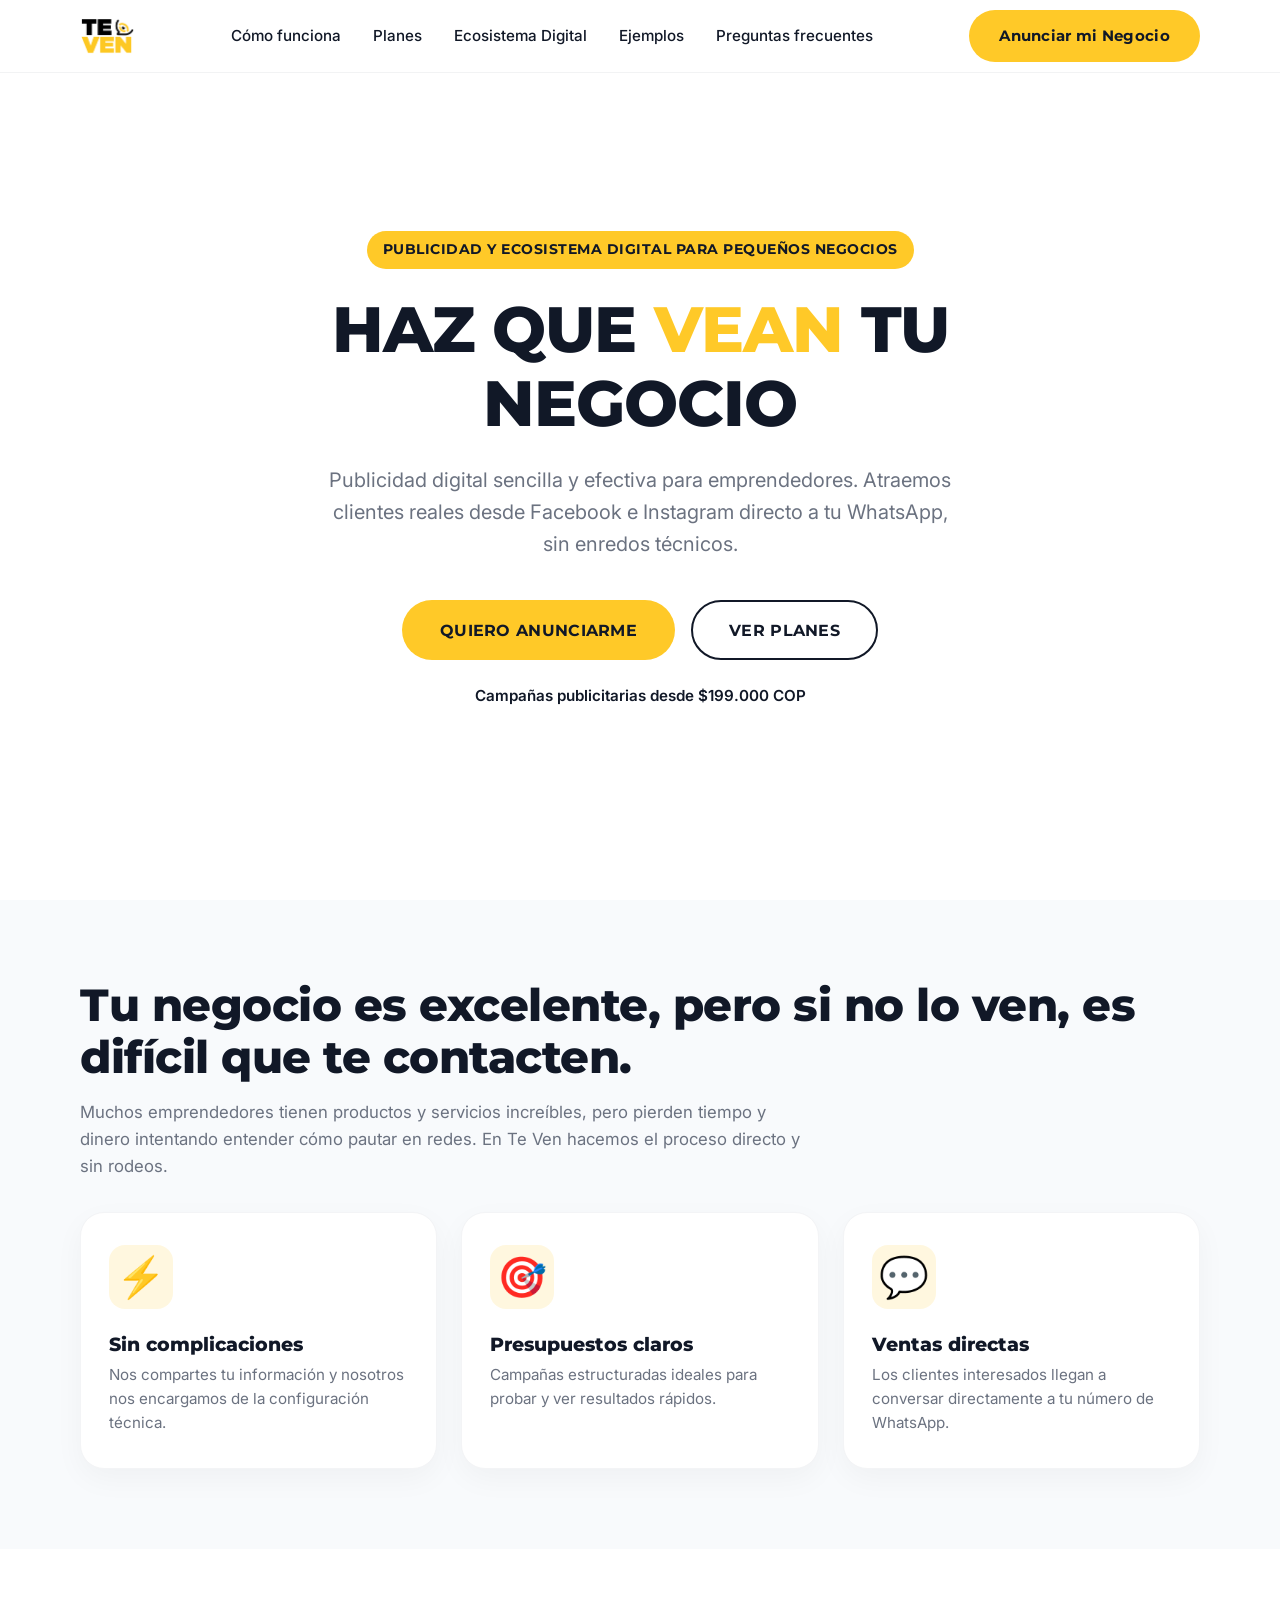
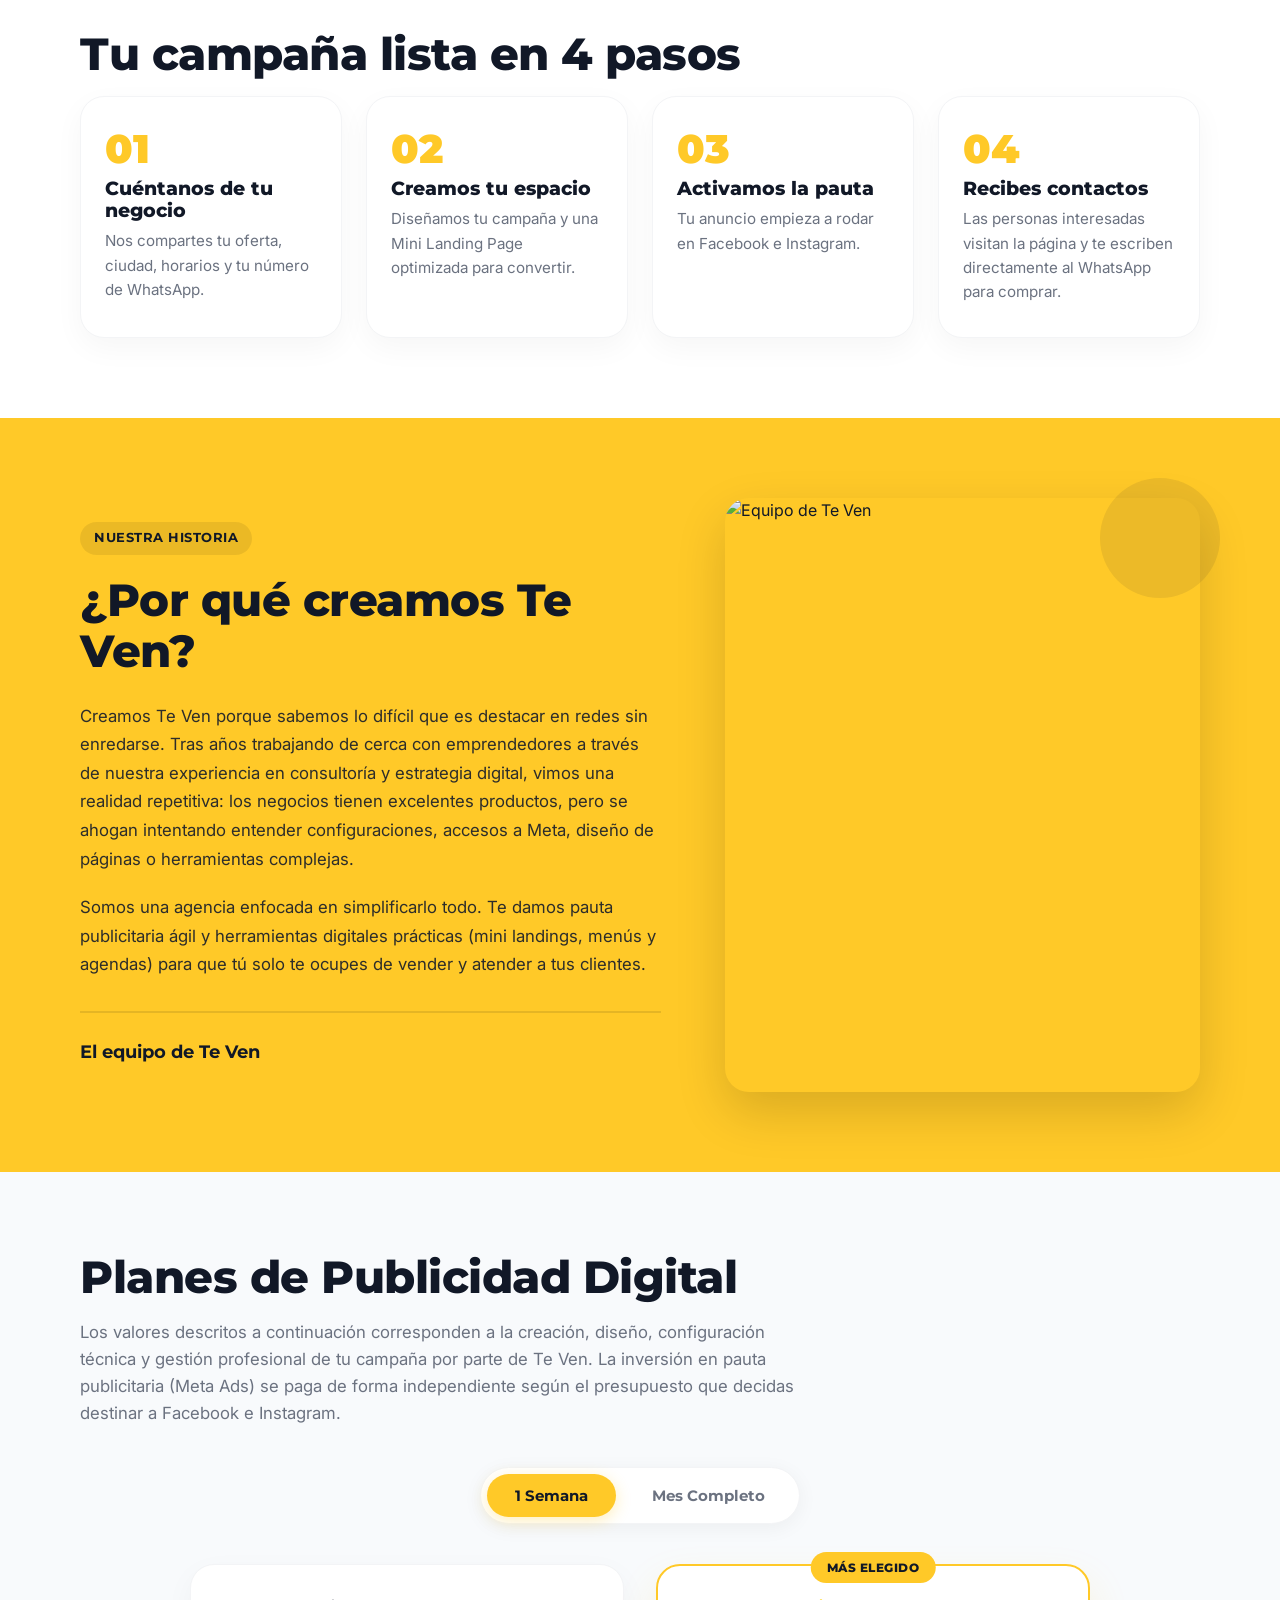
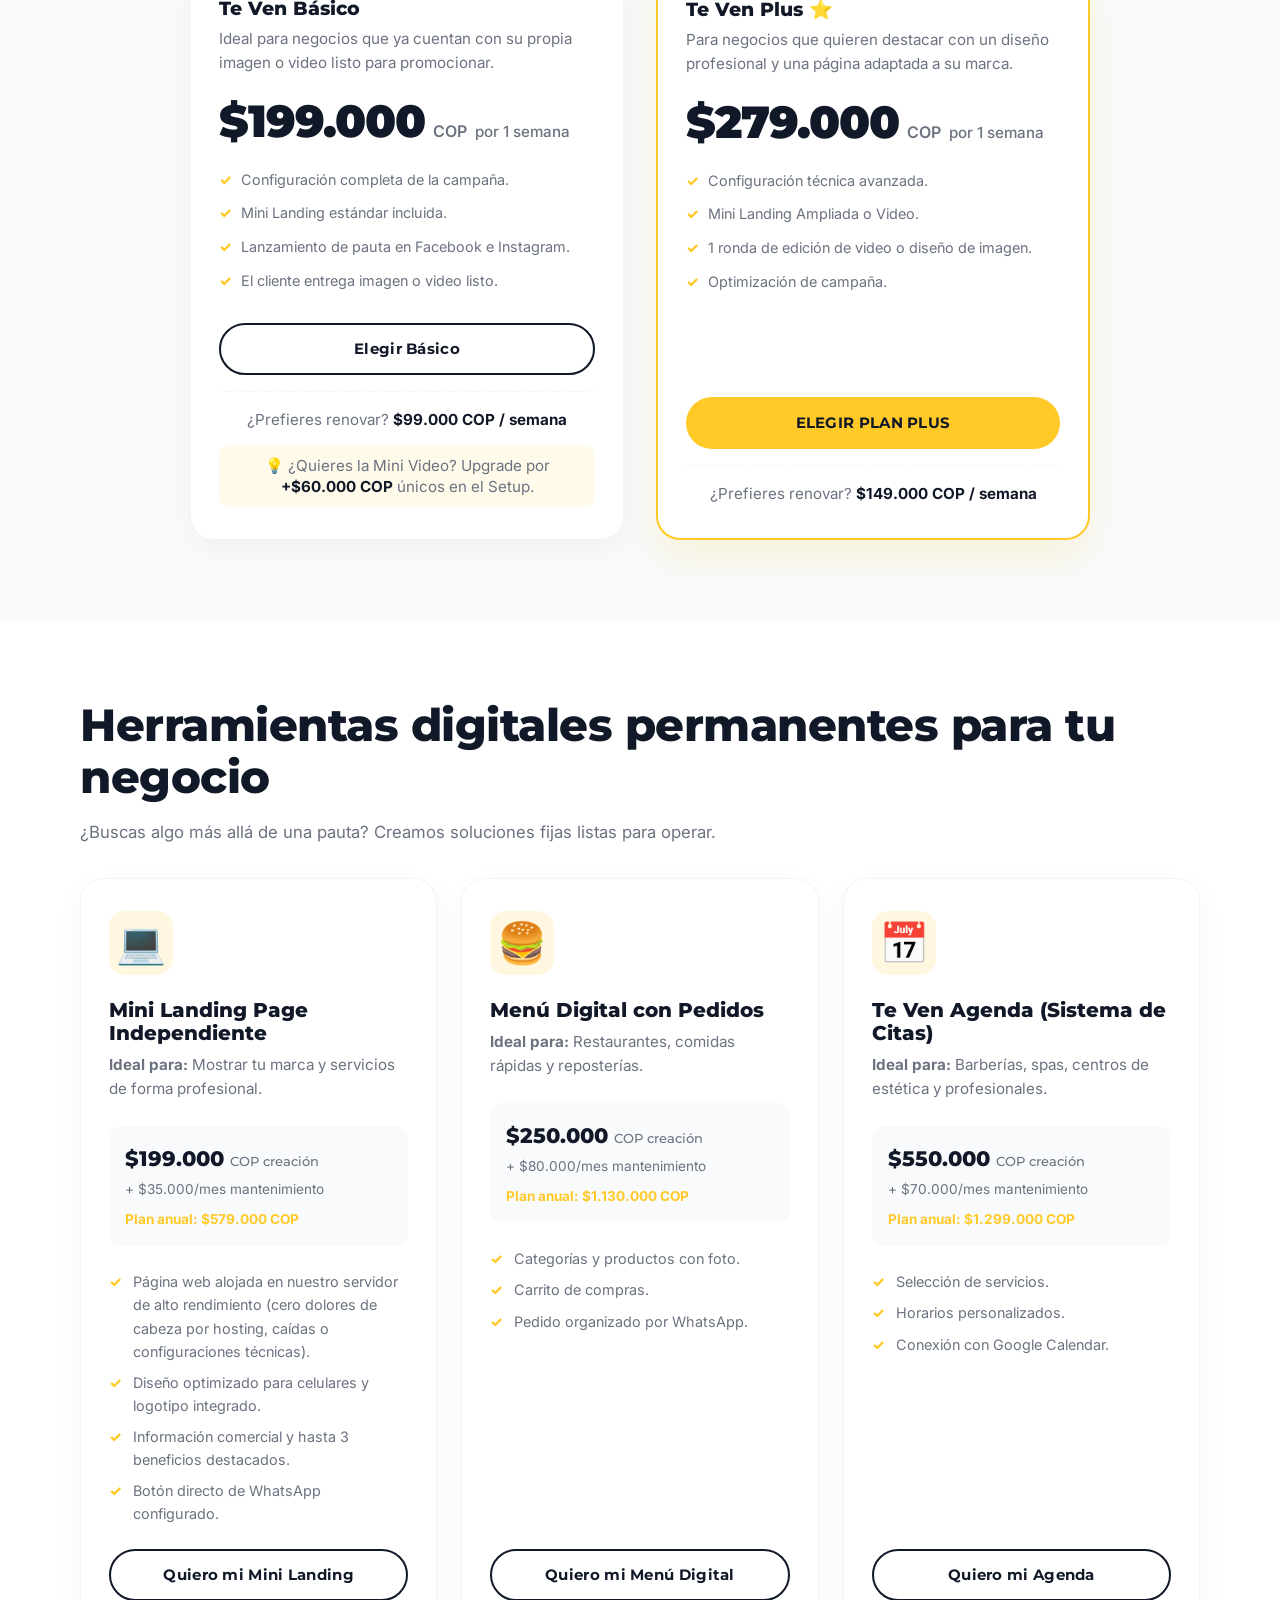
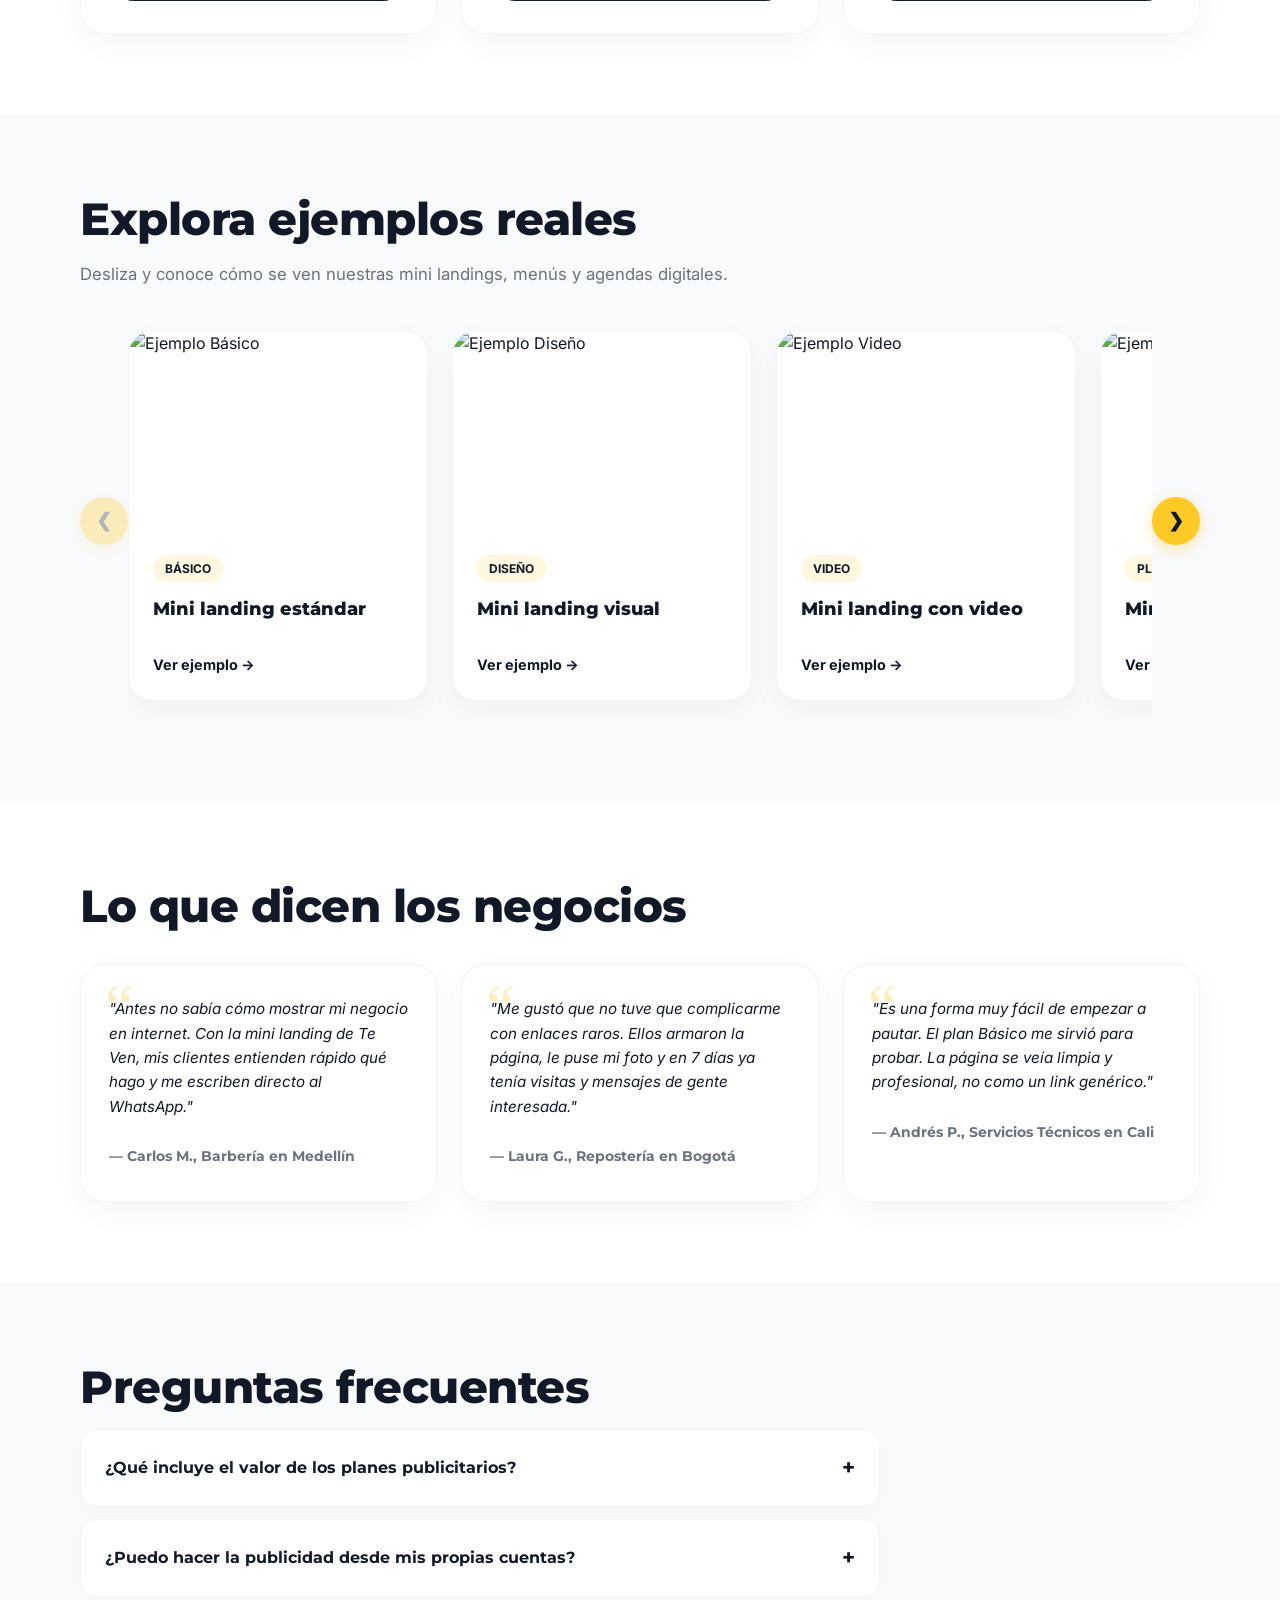
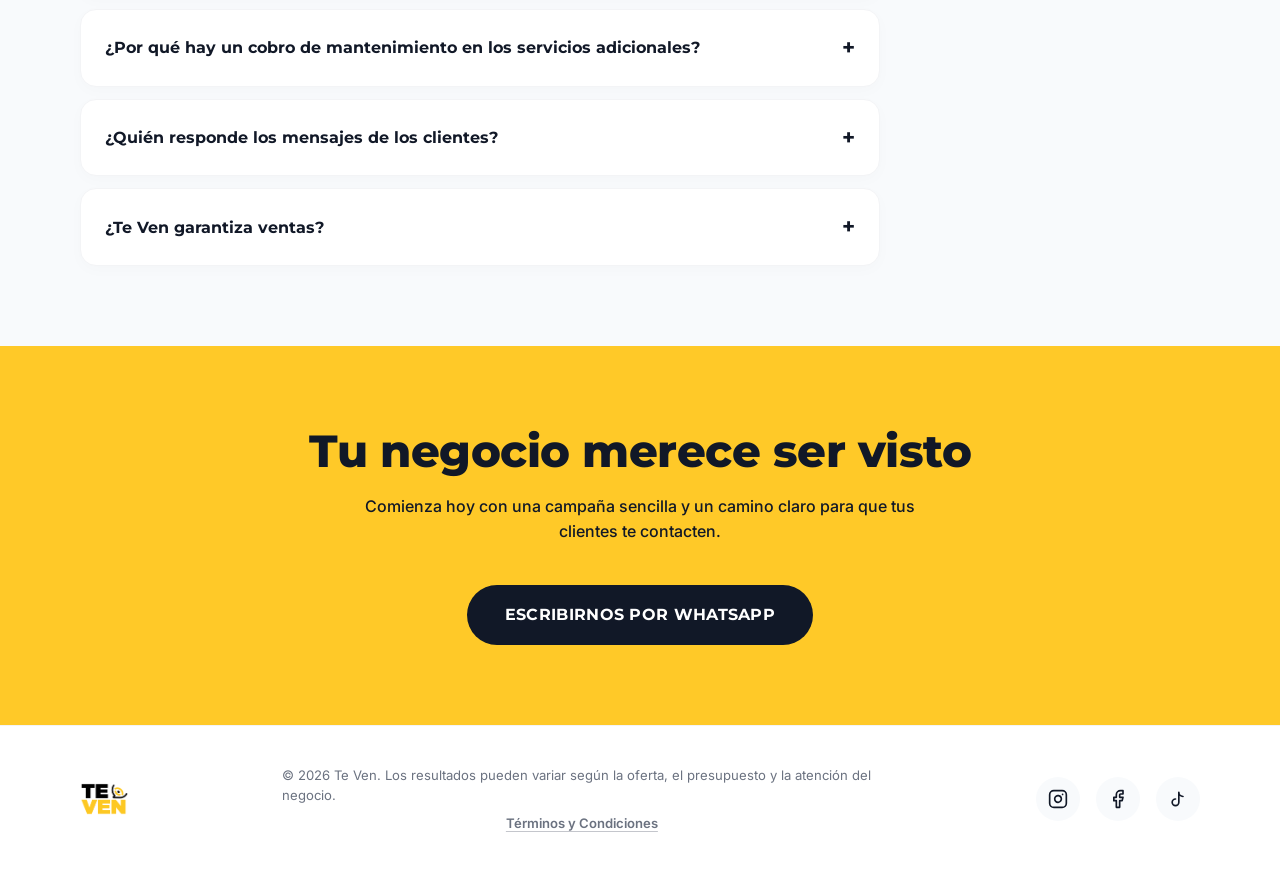
==== commit 6946f479: "Add files via upload" ====
--- a/index.html
+++ b/index.html
@@ -5,7 +5,8 @@
   <meta name="viewport" content="width=device-width, initial-scale=1.0" />
   <title>Te Ven | Publicidad digital para pequeños negocios</title>
   <meta name="description" content="Publicidad digital sencilla para pequeños negocios y emprendedores en Colombia. Campañas, mini landings, menús digitales y agendas. Haz que vean tu negocio." />
-  <meta name="theme-color" content="#1D1D1B" />
+  <meta name="theme-color" content="#FFFFFF" />
+  <link rel="icon" type="image/png" href="assets/favicon.png" />
   <link rel="preconnect" href="https://fonts.googleapis.com" />
   <link rel="preconnect" href="https://fonts.gstatic.com" crossorigin />
   <link href="https://fonts.googleapis.com/css2?family=Montserrat:wght@400;600;800;900&family=Inter:wght@400;500;600&display=swap" rel="stylesheet" />
@@ -17,16 +18,16 @@
   <header class="navbar" id="navbar">
     <div class="container nav-inner">
       <a href="#inicio" class="logo" aria-label="Te Ven inicio">
-        <img src="assets/logo-claro.png" alt="Te Ven" class="logo-img" />
+        <img src="assets/logo-oscuro.png" alt="Te Ven" class="logo-img" />
       </a>
       <nav class="nav-links" id="navLinks" aria-label="Navegación principal">
         <a href="#como-funciona">Cómo funciona</a>
         <a href="#planes">Planes</a>
-        <a href="#servicios">Servicios</a>
+        <a href="#servicios">Ecosistema Digital</a>
         <a href="#ejemplos">Ejemplos</a>
         <a href="#faq">Preguntas frecuentes</a>
       </nav>
-      <a href="#" class="btn btn-primary nav-cta" data-wa="general">Quiero anunciarme</a>
+      <a href="#" class="btn btn-primary nav-cta" data-wa="general">Anunciar mi Negocio</a>
       <button class="hamburger" id="hamburger" aria-label="Abrir menú" aria-expanded="false">
         <span></span><span></span><span></span>
       </button>
@@ -40,41 +41,37 @@
     </video>
     <div class="hero-overlay"></div>
     <div class="container hero-content">
+      <span class="badge-hero">Publicidad y Ecosistema Digital para Pequeños Negocios</span>
       <h1>HAZ QUE <span class="highlight">VEAN</span> TU NEGOCIO</h1>
-      <p class="hero-sub">Publicidad digital sencilla para pequeños negocios y emprendedores.</p>
-      <p class="hero-support">Promociona tu negocio durante 7 días, muéstralo en una mini landing y facilita que te contacten.</p>
+      <p class="hero-sub">Publicidad digital sencilla y efectiva para emprendedores. Atraemos clientes reales desde Facebook e Instagram directo a tu WhatsApp, sin enredos técnicos.</p>
       <div class="hero-buttons">
         <a href="#" class="btn btn-primary btn-lg" data-wa="general">QUIERO ANUNCIARME</a>
         <a href="#planes" class="btn btn-outline btn-lg" data-event="click_ver_planes">VER PLANES</a>
       </div>
-      <p class="hero-note">Campañas desde $199.000 COP</p>
-    </div>
-  </section>
-
-  <!-- ===== FRANJA DE CONFIANZA ===== -->
-  <section class="trust-bar">
-    <div class="container">
-      <p>Facebook e Instagram · Mini landing · WhatsApp · Campañas desde 7 días</p>
+      <p class="hero-note">Campañas publicitarias desde $199.000 COP</p>
     </div>
   </section>
 
   <!-- ===== PROBLEMA ===== -->
   <section class="section problem">
     <div class="container">
-      <h2>Tu negocio puede ser muy bueno, pero si nadie lo ve, es difícil que te contacten.</h2>
-      <p class="section-text">Muchos negocios tienen buenos productos y servicios, pero no cuentan con el tiempo ni la claridad para promocionarse. En Te Ven hacemos el proceso más sencillo: presentamos tu negocio, mostramos tu oferta y facilitamos que te contacten.</p>
+      <h2>Tu negocio es excelente, pero si no lo ven, es difícil que te contacten.</h2>
+      <p class="section-text">Muchos emprendedores tienen productos y servicios increíbles, pero pierden tiempo y dinero intentando entender cómo pautar en redes. En Te Ven hacemos el proceso directo y sin rodeos.</p>
       <div class="cards-grid">
         <article class="card">
-          <h3>No sabes por dónde empezar</h3>
-          <p>Te ayudamos a organizar la información principal de tu negocio y a elegir una forma sencilla de promocionarte.</p>
+          <div class="card-icon">⚡</div>
+          <h3>Sin complicaciones</h3>
+          <p>Nos compartes tu información y nosotros nos encargamos de la configuración técnica.</p>
         </article>
         <article class="card">
-          <h3>No tienes tiempo para configurar anuncios</h3>
-          <p>Preparamos una campaña con una oferta concreta y un recorrido sencillo para las personas.</p>
+          <div class="card-icon">🎯</div>
+          <h3>Presupuestos claros</h3>
+          <p>Campañas estructuradas ideales para probar y ver resultados rápidos.</p>
         </article>
         <article class="card">
-          <h3>Quieres comenzar con poco presupuesto</h3>
-          <p>Puedes iniciar con un periodo de 7 días y conocer el comportamiento de la campaña.</p>
+          <div class="card-icon">💬</div>
+          <h3>Ventas directas</h3>
+          <p>Los clientes interesados llegan a conversar directamente a tu número de WhatsApp.</p>
         </article>
       </div>
     </div>
@@ -83,196 +80,275 @@
   <!-- ===== CÓMO FUNCIONA ===== -->
   <section class="section how" id="como-funciona">
     <div class="container">
-      <h2>Anunciarte no tiene que ser un enredo</h2>
-      <p class="section-text">Nos compartes la información, organizamos la campaña y dejamos claro cómo pueden contactarte.</p>
-      <ol class="steps">
+      <h2>Tu campaña lista en 4 pasos</h2>
+      <div class="steps">
         <li>
           <span class="step-num">01</span>
-          <h3>Cuéntanos sobre tu negocio</h3>
-          <p>Nos compartes tu ciudad, producto o servicio, oferta, horario y número de WhatsApp.</p>
+          <h3>Cuéntanos de tu negocio</h3>
+          <p>Nos compartes tu oferta, ciudad, horarios y tu número de WhatsApp.</p>
         </li>
         <li>
           <span class="step-num">02</span>
-          <h3>Creamos tu mini landing</h3>
-          <p>Diseñamos una página propia con tu oferta, imagen o video, y un botón directo a tu WhatsApp.</p>
+          <h3>Creamos tu espacio</h3>
+          <p>Diseñamos tu campaña y una Mini Landing Page optimizada para convertir.</p>
         </li>
         <li>
           <span class="step-num">03</span>
-          <h3>Activamos tu campaña</h3>
-          <p>Tu negocio se promociona en Facebook e Instagram durante el periodo contratado.</p>
+          <h3>Activamos la pauta</h3>
+          <p>Tu anuncio empieza a rodar en Facebook e Instagram.</p>
         </li>
         <li>
           <span class="step-num">04</span>
-          <h3>Recibes los contactos</h3>
-          <p>Las personas interesadas visitan tu mini landing y te escriben directamente por WhatsApp.</p>
+          <h3>Recibes contactos</h3>
+          <p>Las personas interesadas visitan la página y te escriben directamente al WhatsApp para comprar.</p>
         </li>
-      </ol>
-    </div>
-  </section>
-
-  <!-- ===== QUÉ RECIBE (MINI LANDING) ===== -->
-  <section class="section benefits">
-    <div class="container">
-      <h2>Más que una publicación</h2>
-      <p class="section-text">Creamos un recorrido sencillo para que las personas conozcan tu negocio y sepan cómo contactarte.</p>
-      <div class="benefit-layout">
-        <ul class="benefit-list">
-          <li>Campaña individual.</li>
-          <li>Publicidad en Facebook e Instagram.</li>
-          <li>Mini landing propia para tu negocio.</li>
-          <li>Oferta principal organizada.</li>
-          <li>Botón de contacto.</li>
-          <li>Medición básica de visitas y clics.</li>
-          <li>Duración definida.</li>
-          <li>Explicación clara y sin palabras raras.</li>
-        </ul>
-        <div class="benefit-visual">
-          <div class="route-card">
-            <span class="route-step">Anuncio</span>
-            <span class="route-arrow">↓</span>
-            <span class="route-step highlight-step">Mini Landing</span>
-            <span class="route-arrow">↓</span>
-            <span class="route-step">WhatsApp</span>
+      </div>
+    </div>
+  </section>
+
+  <!-- ===== ¿POR QUÉ CREAMOS TE VEN? ===== -->
+  <section class="section about-us">
+    <div class="container about-grid">
+      <div class="about-text">
+        <span class="about-badge">Nuestra Historia</span>
+        <h2>¿Por qué creamos Te Ven?</h2>
+        <p>Creamos Te Ven porque sabemos lo difícil que es destacar en redes sin enredarse. Tras años trabajando de cerca con emprendedores a través de nuestra experiencia en consultoría y estrategia digital, vimos una realidad repetitiva: los negocios tienen excelentes productos, pero se ahogan intentando entender configuraciones, accesos a Meta, diseño de páginas o herramientas complejas.</p>
+        <p>Somos una agencia enfocada en simplificarlo todo. Te damos pauta publicitaria ágil y herramientas digitales prácticas (mini landings, menús y agendas) para que tú solo te ocupes de vender y atender a tus clientes.</p>
+        <div class="about-signature">
+          <p><strong>El equipo de Te Ven</strong></p>
+        </div>
+      </div>
+      <div class="about-image">
+        <img src="assets/foto-equipo.jpg" alt="Equipo de Te Ven" loading="lazy" />
+      </div>
+    </div>
+  </section>
+
+  <!-- ===== PLANES ===== -->
+  <section class="section plans" id="planes">
+    <div class="container">
+      <h2>Planes de Publicidad Digital</h2>
+      <p class="section-text">Los valores descritos a continuación corresponden a la creación, diseño, configuración técnica y gestión profesional de tu campaña por parte de Te Ven. La inversión en pauta publicitaria (Meta Ads) se paga de forma independiente según el presupuesto que decidas destinar a Facebook e Instagram.</p>
+
+      <div class="pricing-toggle">
+        <button class="toggle-btn active" data-period="week" id="toggleWeek">1 Semana</button>
+        <button class="toggle-btn" data-period="month" id="toggleMonth">Mes Completo</button>
+      </div>
+
+      <div class="plans-grid-fixed">
+
+        <!-- Plan Básico -->
+        <article class="card plan-card">
+          <h3>Te Ven Básico</h3>
+          <p class="plan-tagline">Ideal para negocios que ya cuentan con su propia imagen o video listo para promocionar.</p>
+
+          <div class="plan-price-display">
+            <span class="plan-price" data-price-week="$199.000" data-price-month="$350.000">$199.000</span>
+            <span class="plan-currency">COP</span>
+            <span class="plan-period" data-period-week="por 1 semana" data-period-month="/ mes">por 1 semana</span>
+            <span class="plan-save" data-save-week="" data-save-month="¡Ahorras 56%!"> </span>
           </div>
-        </div>
-      </div>
-      <p class="trust-note">Tú sabes qué se está promocionando, cuánto dura la campaña y hacia dónde se dirige el contacto.</p>
-    </div>
-  </section>
-
-  <!-- ===== PLANES DE CAMPAÑA ===== -->
-  <section class="section plans" id="planes">
-    <div class="container">
-      <h2>Comienza con el plan que mejor se adapte a tu negocio</h2>
-      <p class="section-text">Planes claros para comenzar sin comprometer un presupuesto demasiado alto. Todos incluyen una mini landing propia.</p>
-      <div class="plans-grid">
-        <article class="plan">
-          <h3>Te Ven Básico</h3>
-          <p class="price">$199.000 <span>COP</span></p>
-          <p class="duration">7 días</p>
-          <p class="plan-desc">Para negocios que ya tienen una imagen o un video listo para anunciar.</p>
-          <ul>
-            <li>Campaña individual.</li>
-            <li>Publicidad en Facebook e Instagram.</li>
-            <li>Mini landing estándar obligatoria.</li>
-            <li>Una oferta principal.</li>
-            <li>Botón de WhatsApp del negocio.</li>
-            <li>Configuración básica.</li>
-            <li>Medición básica de visitas y clics.</li>
-            <li>El cliente entrega imagen o video.</li>
+
+          <ul class="plan-features">
+            <li>Configuración completa de la campaña.</li>
+            <li>Mini Landing estándar incluida.</li>
+            <li>Lanzamiento de pauta en Facebook e Instagram.</li>
+            <li>El cliente entrega imagen o video listo.</li>
+            <li class="feature-month-only" style="display:none;">4 semanas de pauta continua.</li>
+            <li class="feature-month-only" style="display:none;">Monitoreo diario y optimización.</li>
+            <li class="feature-month-only" style="display:none;">Soporte durante todo el mes.</li>
           </ul>
-          <a href="#" class="btn btn-primary" data-wa="basico">ELEGIR BÁSICO</a>
+
+          <a href="#" class="btn btn-outline" data-wa="basico">Elegir Básico</a>
+
+          <p class="plan-renewal">¿Prefieres renovar? <strong>$99.000 COP / semana</strong></p>
+          <p class="plan-upgrade">💡 ¿Quieres la Mini Video? Upgrade por <strong>+$60.000 COP</strong> únicos en el Setup.</p>
         </article>
 
-        <article class="plan featured">
+        <!-- Plan Plus -->
+        <article class="card plan-card featured">
           <span class="badge">MÁS ELEGIDO</span>
-          <h3>Te Ven Diseño</h3>
-          <p class="price">$279.000 <span>COP</span></p>
-          <p class="duration">7 días</p>
-          <p class="plan-desc">Para negocios que necesitan una pieza visual lista para promocionar.</p>
-          <ul>
-            <li>Todo lo del plan Básico.</li>
-            <li>Diseño de una imagen publicitaria.</li>
-            <li>Mini landing visual personalizada.</li>
-            <li>Adaptación para historia.</li>
-            <li>Hasta tres beneficios.</li>
-            <li>Una ronda de cambios.</li>
+          <h3>Te Ven Plus ⭐</h3>
+          <p class="plan-tagline">Para negocios que quieren destacar con un diseño profesional y una página adaptada a su marca.</p>
+
+          <div class="plan-price-display">
+            <span class="plan-price" data-price-week="$279.000" data-price-month="$499.000">$279.000</span>
+            <span class="plan-currency">COP</span>
+            <span class="plan-period" data-period-week="por 1 semana" data-period-month="/ mes">por 1 semana</span>
+            <span class="plan-save" data-save-week="" data-save-month="¡Ahorras 55%!"> </span>
+          </div>
+
+          <ul class="plan-features">
+            <li>Configuración técnica avanzada.</li>
+            <li>Mini Landing Ampliada o Video.</li>
+            <li>1 ronda de edición de video o diseño de imagen.</li>
+            <li>Optimización de campaña.</li>
+            <li class="feature-month-only" style="display:none;">Gestión y optimización continua.</li>
+            <li class="feature-month-only" style="display:none;">Ajustes a mitad de mes si lo requieres.</li>
+            <li class="feature-month-only" style="display:none;">Seguimiento completo de métricas.</li>
           </ul>
-          <a href="#" class="btn btn-primary" data-wa="diseno">ELEGIR DISEÑO</a>
+
+          <a href="#" class="btn btn-primary" data-wa="plus">ELEGIR PLAN PLUS</a>
+
+          <p class="plan-renewal">¿Prefieres renovar? <strong>$149.000 COP / semana</strong></p>
         </article>
 
-        <article class="plan">
-          <h3>Te Ven Video</h3>
-          <p class="price">Desde $379.000 <span>COP</span></p>
-          <p class="duration">7 días</p>
-          <p class="plan-desc">Para negocios que quieren promocionarse con un video vertical.</p>
-          <ul>
-            <li>Todo lo del plan Básico.</li>
-            <li>Edición de video vertical de hasta 30 segundos.</li>
-            <li>Mini landing con video o imagen de portada.</li>
-            <li>Texto en pantalla.</li>
-            <li>Llamado a la acción.</li>
-            <li>Una ronda de cambios.</li>
-          </ul>
-          <a href="#" class="btn btn-primary" data-wa="video">ELEGIR VIDEO</a>
-        </article>
-      </div>
-      
-      <div class="plans-extra">
-        <p>¿Necesitas algo diferente?</p>
-        <p>También contamos con el plan Plus, renovaciones y campañas personalizadas.</p>
-        <a href="#" class="btn btn-outline" data-wa="general">HABLAR CON TE VEN</a>
-      </div>
-    </div>
-  </section>
-
-  <!-- ===== SECCIÓN: SERVICIOS ADICIONALES (MINI LANDINGS INDEPENDIENTES + AGENDA) ===== -->
+      </div>
+    </div>
+  </section>
+
+  <!-- ===== ECOSISTEMA DIGITAL ===== -->
   <section class="section services-adicionales" id="servicios">
     <div class="container">
-      <h2>Servicios Adicionales</h2>
-      <p class="section-text">¿Buscas una presencia digital más completa y permanente? Creamos páginas web ligeras, menús digitales y agendas de citas, alojadas en nuestro dominio, listas para recibir clientes.</p>
-      
-      <div class="services-grid">
-        
-        <!-- Servicio 1: Mini Landing Independiente -->
-        <article class="service-card">
-          <div class="service-icon">💻</div>
-          <h3>Mini Landing Independiente</h3>
-          <p class="service-desc">Una página web propia y más completa para presentar tu negocio, tus servicios y tu contacto de forma profesional.</p>
-          <ul class="service-features">
-            <li>Página individual en el dominio de Te Ven.</li>
-            <li>Nombre, logo e imagen principal.</li>
-            <li>Hasta 3 beneficios y botón de WhatsApp.</li>
-            <li>Alojamiento y mantenimiento incluido.</li>
-          </ul>
-          <div class="service-price-box">
-            <span class="service-price">$199.000 <small>COP creación</small></span>
-            <span class="service-maint">+ $35.000/mes mantenimiento</span>
-            <span class="service-annual">Plan anual: $579.000 COP</span>
-          </div>
-          <a href="#" class="btn btn-outline" data-wa="general" style="border-color: var(--yellow); color: var(--yellow);">Quiero mi Mini Landing</a>
-        </article>
-
-        <!-- Servicio 2: Menú Digital -->
-        <article class="service-card">
-          <div class="service-icon">🍔</div>
-          <h3>Menú Digital con Pedidos</h3>
-          <p class="service-desc">Ideal para restaurantes y comidas rápidas. Tus clientes arman el pedido y lo envían directo a tu WhatsApp.</p>
-          <ul class="service-features">
-            <li>Hasta 10 productos y 3 categorías.</li>
-            <li>Carrito básico y cálculo de total.</li>
-            <li>Envío de pedido organizado a WhatsApp.</li>
-            <li>Alojamiento y mantenimiento incluido.</li>
-          </ul>
-          <div class="service-price-box">
-            <span class="service-price">$250.000 <small>COP creación</small></span>
-            <span class="service-maint">+ $80.000/mes mantenimiento</span>
-            <span class="service-annual">Plan anual: $1.130.000 COP</span>
-          </div>
-          <a href="#" class="btn btn-outline" data-wa="general" style="border-color: var(--yellow); color: var(--yellow);">Quiero mi Menú Digital</a>
-        </article>
-
-        <!-- Servicio 3: Te Ven Agenda -->
-        <article class="service-card" style="border: 2px solid var(--yellow); box-shadow: 0 0 0 4px rgba(255,201,40,.08); position: relative;">
-          <span class="badge" style="top: -14px; left: 50%; transform: translateX(-50%); position: absolute; background: var(--yellow); color: var(--black); padding: 6px 14px; border-radius: 999px; font-size: 0.72rem; font-weight: 800; letter-spacing: 0.5px;">NUEVO</span>
-          <div class="service-icon" style="margin-top: 10px;">📅</div>
-          <h3>Te Ven Agenda</h3>
-          <p class="service-desc">Agenda de citas conectada a tu Google Calendar. Tus clientes ven disponibilidad y reservan solos, reduciendo mensajes repetidos.</p>
-          <ul class="service-features">
-            <li>Hasta 5 servicios (Básica).</li>
-            <li>Horarios definidos por ti.</li>
-            <li>Agenda conectada a Google Calendar.</li>
-            <li>Formulario básico de reserva.</li>
-            <li>Botón de WhatsApp de apoyo.</li>
-          </ul>
-          <div class="service-price-box">
-            <span class="service-price">$550.000 <small>COP creación</small></span>
-            <span class="service-maint">+ $70.000/mes mantenimiento</span>
-            <span class="service-annual">Plan anual: $1.299.000 COP</span>
-          </div>
-          <a href="#" class="btn btn-primary" data-wa="general">Quiero mi Agenda</a>
-        </article>
-
+      <h2>Herramientas digitales permanentes para tu negocio</h2>
+      <p class="section-text">¿Buscas algo más allá de una pauta? Creamos soluciones fijas listas para operar.</p>
+
+      <div class="services-wrapper">
+        <div class="services-grid-fixed" id="sliderServicios">
+
+          <!-- Mini Landing Independiente -->
+          <article class="card service-card">
+            <div class="card-icon">💻</div>
+            <h3>Mini Landing Page Independiente</h3>
+            <p class="service-desc"><strong>Ideal para:</strong> Mostrar tu marca y servicios de forma profesional.</p>
+            <div class="service-price-box">
+              <span class="service-price">$199.000 <small>COP creación</small></span>
+              <span class="service-maint">+ $35.000/mes mantenimiento</span>
+              <span class="service-annual">Plan anual: $579.000 COP</span>
+            </div>
+            <ul class="service-features">
+              <li>Página web alojada en nuestro servidor de alto rendimiento (cero dolores de cabeza por hosting, caídas o configuraciones técnicas).</li>
+              <li>Diseño optimizado para celulares y logotipo integrado.</li>
+              <li>Información comercial y hasta 3 beneficios destacados.</li>
+              <li>Botón directo de WhatsApp configurado.</li>
+            </ul>
+            <a href="#" class="btn btn-outline" data-wa="general">Quiero mi Mini Landing</a>
+          </article>
+
+          <!-- Menú Digital -->
+          <article class="card service-card">
+            <div class="card-icon">🍔</div>
+            <h3>Menú Digital con Pedidos</h3>
+            <p class="service-desc"><strong>Ideal para:</strong> Restaurantes, comidas rápidas y reposterías.</p>
+            <div class="service-price-box">
+              <span class="service-price">$250.000 <small>COP creación</small></span>
+              <span class="service-maint">+ $80.000/mes mantenimiento</span>
+              <span class="service-annual">Plan anual: $1.130.000 COP</span>
+            </div>
+            <ul class="service-features">
+              <li>Categorías y productos con foto.</li>
+              <li>Carrito de compras.</li>
+              <li>Pedido organizado por WhatsApp.</li>
+            </ul>
+            <a href="#" class="btn btn-outline" data-wa="general">Quiero mi Menú Digital</a>
+          </article>
+
+          <!-- Te Ven Agenda -->
+          <article class="card service-card">
+            <div class="card-icon">📅</div>
+            <h3>Te Ven Agenda (Sistema de Citas)</h3>
+            <p class="service-desc"><strong>Ideal para:</strong> Barberías, spas, centros de estética y profesionales.</p>
+            <div class="service-price-box">
+              <span class="service-price">$550.000 <small>COP creación</small></span>
+              <span class="service-maint">+ $70.000/mes mantenimiento</span>
+              <span class="service-annual">Plan anual: $1.299.000 COP</span>
+            </div>
+            <ul class="service-features">
+              <li>Selección de servicios.</li>
+              <li>Horarios personalizados.</li>
+              <li>Conexión con Google Calendar.</li>
+            </ul>
+            <a href="#" class="btn btn-outline" data-wa="general">Quiero mi Agenda</a>
+          </article>
+
+        </div>
+      </div>
+    </div>
+  </section>
+
+  <!-- ===== EJEMPLOS ===== -->
+  <section class="section examples" id="ejemplos">
+    <div class="container">
+      <h2>Explora ejemplos reales</h2>
+      <p class="section-text">Desliza y conoce cómo se ven nuestras mini landings, menús y agendas digitales.</p>
+
+      <div class="slider-container">
+        <button class="slider-btn slider-btn-prev" id="btnPrev" aria-label="Anterior">&#10094;</button>
+
+        <div class="slider-track" id="sliderEjemplos">
+          <a href="mini-basico.html" class="card example-card">
+            <div class="example-img-wrapper">
+              <img src="https://images.unsplash.com/photo-1628840042765-356cda07504e?auto=format&fit=crop&w=400&q=80" alt="Ejemplo Básico" loading="lazy" />
+            </div>
+            <div class="example-info">
+              <span class="badge-example">Básico</span>
+              <h3>Mini landing estándar</h3>
+              <span class="link-arrow">Ver ejemplo →</span>
+            </div>
+          </a>
+          <a href="mini-diseno.html" class="card example-card">
+            <div class="example-img-wrapper">
+              <img src="https://images.unsplash.com/photo-1560066984-138dadb4c035?auto=format&fit=crop&w=400&q=80" alt="Ejemplo Diseño" loading="lazy" />
+            </div>
+            <div class="example-info">
+              <span class="badge-example">Diseño</span>
+              <h3>Mini landing visual</h3>
+              <span class="link-arrow">Ver ejemplo →</span>
+            </div>
+          </a>
+          <a href="mini-video.html" class="card example-card">
+            <div class="example-img-wrapper">
+              <img src="https://images.unsplash.com/photo-1555939594-58d7cb561ad1?auto=format&fit=crop&w=400&q=80" alt="Ejemplo Video" loading="lazy" />
+            </div>
+            <div class="example-info">
+              <span class="badge-example">Video</span>
+              <h3>Mini landing con video</h3>
+              <span class="link-arrow">Ver ejemplo →</span>
+            </div>
+          </a>
+          <a href="mini-plus.html" class="card example-card">
+            <div class="example-img-wrapper">
+              <img src="https://images.unsplash.com/photo-1585747860715-2ba37e788b70?auto=format&fit=crop&w=400&q=80" alt="Ejemplo Plus" loading="lazy" />
+            </div>
+            <div class="example-info">
+              <span class="badge-example">Plus</span>
+              <h3>Mini landing ampliada</h3>
+              <span class="link-arrow">Ver ejemplo →</span>
+            </div>
+          </a>
+          <a href="mini-estudio-aura.html" class="card example-card">
+            <div class="example-img-wrapper">
+              <img src="https://images.unsplash.com/photo-1522337660859-02fbefca4702?auto=format&fit=crop&w=400&q=80" alt="Ejemplo Independiente" loading="lazy" />
+            </div>
+            <div class="example-info">
+              <span class="badge-example" style="background: #FCE7F3; color: #BE185D;">Independiente</span>
+              <h3>Página para tu negocio</h3>
+              <span class="link-arrow">Ver ejemplo →</span>
+            </div>
+          </a>
+          <a href="menu-sabor-barrio.html" class="card example-card">
+            <div class="example-img-wrapper">
+              <img src="https://images.unsplash.com/photo-1568901346375-23c9450c58cd?auto=format&fit=crop&w=400&q=80" alt="Ejemplo Menú Digital" loading="lazy" />
+            </div>
+            <div class="example-info">
+              <span class="badge-example" style="background: #FEF3C7; color: #B45309;">Menú Digital</span>
+              <h3>Pedidos por WhatsApp</h3>
+              <span class="link-arrow">Ver ejemplo →</span>
+            </div>
+          </a>
+          <a href="agenda-estudio-aura.html" class="card example-card">
+            <div class="example-img-wrapper">
+              <img src="https://images.unsplash.com/photo-1516975080664-ed2fc6a32937?auto=format&fit=crop&w=400&q=80" alt="Ejemplo Agenda" loading="lazy" />
+            </div>
+            <div class="example-info">
+              <span class="badge-example" style="background: #D1FAE5; color: #047857;">Agenda</span>
+              <h3>Citas con Google Calendar</h3>
+              <span class="link-arrow">Ver ejemplo →</span>
+            </div>
+          </a>
+        </div>
+
+        <button class="slider-btn slider-btn-next" id="btnNext" aria-label="Siguiente">&#10095;</button>
       </div>
     </div>
   </section>
@@ -298,154 +374,31 @@
     </div>
   </section>
 
-  <!-- ===== EJEMPLOS DE MINI LANDINGS (SLIDER CON FLECHAS) ===== -->
-  <section class="section examples" id="ejemplos">
-    <div class="container">
-      <h2>Así se ve lo que hacemos</h2>
-      <p class="section-text">Desliza o usa las flechas para explorar ejemplos reales de nuestras mini landings, menús y agendas.</p>
-      
-      <div class="slider-container">
-        <!-- Botón Izquierdo -->
-        <button class="slider-btn slider-btn-prev" id="btnPrev" aria-label="Anterior">&#10094;</button>
-        
-        <div class="slider-track" id="sliderEjemplos">
-          <!-- Tarjeta Básico -->
-          <a href="mini-basico.html" class="card example-card">
-            <div class="example-img-wrapper">
-              <img src="https://images.unsplash.com/photo-1628840042765-356cda07504e?auto=format&fit=crop&w=400&q=80" alt="Ejemplo Básico" loading="lazy" />
-            </div>
-            <div class="example-info">
-              <span class="badge-example">Básico</span>
-              <h3>Mini landing estándar</h3>
-              <span class="link-arrow">Ver ejemplo →</span>
-            </div>
-          </a>
-          <!-- Tarjeta Diseño -->
-          <a href="mini-diseno.html" class="card example-card">
-            <div class="example-img-wrapper">
-              <img src="https://images.unsplash.com/photo-1560066984-138dadb4c035?auto=format&fit=crop&w=400&q=80" alt="Ejemplo Diseño" loading="lazy" />
-            </div>
-            <div class="example-info">
-              <span class="badge-example">Diseño</span>
-              <h3>Mini landing visual</h3>
-              <span class="link-arrow">Ver ejemplo →</span>
-            </div>
-          </a>
-          <!-- Tarjeta Video -->
-          <a href="mini-video.html" class="card example-card">
-            <div class="example-img-wrapper">
-              <img src="https://images.unsplash.com/photo-1555939594-58d7cb561ad1?auto=format&fit=crop&w=400&q=80" alt="Ejemplo Video" loading="lazy" />
-            </div>
-            <div class="example-info">
-              <span class="badge-example">Video</span>
-              <h3>Mini landing con video</h3>
-              <span class="link-arrow">Ver ejemplo →</span>
-            </div>
-          </a>
-          <!-- Tarjeta Plus -->
-          <a href="mini-plus.html" class="card example-card">
-            <div class="example-img-wrapper">
-              <img src="https://images.unsplash.com/photo-1585747860715-2ba37e788b70?auto=format&fit=crop&w=400&q=80" alt="Ejemplo Plus" loading="lazy" />
-            </div>
-            <div class="example-info">
-              <span class="badge-example">Plus</span>
-              <h3>Mini landing ampliada</h3>
-              <span class="link-arrow">Ver ejemplo →</span>
-            </div>
-          </a>
-          <!-- Tarjeta Independiente -->
-          <a href="mini-estudio-aura.html" class="card example-card">
-            <div class="example-img-wrapper">
-              <img src="https://images.unsplash.com/photo-1522337660859-02fbefca4702?auto=format&fit=crop&w=400&q=80" alt="Ejemplo Independiente" loading="lazy" />
-            </div>
-            <div class="example-info">
-              <span class="badge-example" style="background: #FCE7F3; color: #BE185D;">Independiente</span>
-              <h3>Página para tu negocio</h3>
-              <span class="link-arrow">Ver ejemplo →</span>
-            </div>
-          </a>
-          <!-- Tarjeta Menú Digital -->
-          <a href="menu-sabor-barrio.html" class="card example-card">
-            <div class="example-img-wrapper">
-              <img src="https://images.unsplash.com/photo-1568901346375-23c9450c58cd?auto=format&fit=crop&w=400&q=80" alt="Ejemplo Menú Digital" loading="lazy" />
-            </div>
-            <div class="example-info">
-              <span class="badge-example" style="background: #FEF3C7; color: #B45309;">Menú Digital</span>
-              <h3>Pedidos por WhatsApp</h3>
-              <span class="link-arrow">Ver ejemplo →</span>
-            </div>
-          </a>
-          <!-- Tarjeta Agenda -->
-          <a href="agenda-estudio-aura.html" class="card example-card">
-            <div class="example-img-wrapper">
-              <img src="https://images.unsplash.com/photo-1516975080664-ed2fc6a32937?auto=format&fit=crop&w=400&q=80" alt="Ejemplo Agenda" loading="lazy" />
-            </div>
-            <div class="example-info">
-              <span class="badge-example" style="background: #D1FAE5; color: #047857;">Agenda</span>
-              <h3>Citas con Google Calendar</h3>
-              <span class="link-arrow">Ver ejemplo →</span>
-            </div>
-          </a>
-        </div>
-        
-        <!-- Botón Derecho -->
-        <button class="slider-btn slider-btn-next" id="btnNext" aria-label="Siguiente">&#10095;</button>
-      </div>
-    </div>
-  </section>
-
-  <!-- ===== NEGOCIOS DESTACADOS (CARRUSEL INFINITO) ===== -->
-  <section class="section showcase">
-    <div class="container" style="margin-bottom: 2rem;">
-      <h2>Muy pronto: negocios destacados de Te Ven</h2>
-      <p class="section-text">Estamos ayudando a más negocios a ganar visibilidad. Aquí compartiremos algunos casos con autorización previa.</p>
-    </div>
-    <div class="marquee-wrapper">
-      <div class="marquee-track">
-        <div class="marquee-item"><img src="https://images.unsplash.com/photo-1555939594-58d7cb561ad1?auto=format&fit=crop&w=300&q=80" alt="Negocio 1"></div>
-        <div class="marquee-item"><img src="https://images.unsplash.com/photo-1585747860715-2ba37e788b70?auto=format&fit=crop&w=300&q=80" alt="Negocio 2"></div>
-        <div class="marquee-item"><img src="https://images.unsplash.com/photo-1521590832167-7bcbfaa6381f?auto=format&fit=crop&w=300&q=80" alt="Negocio 3"></div>
-        <div class="marquee-item"><img src="https://images.unsplash.com/photo-1600585154340-be6161a56a0c?auto=format&fit=crop&w=300&q=80" alt="Negocio 4"></div>
-        <div class="marquee-item"><img src="https://images.unsplash.com/photo-1606811841689-23dfddce3e95?auto=format&fit=crop&w=300&q=80" alt="Negocio 5"></div>
-        <!-- Set 2 -->
-        <div class="marquee-item"><img src="https://images.unsplash.com/photo-1555939594-58d7cb561ad1?auto=format&fit=crop&w=300&q=80" alt="Negocio 1"></div>
-        <div class="marquee-item"><img src="https://images.unsplash.com/photo-1585747860715-2ba37e788b70?auto=format&fit=crop&w=300&q=80" alt="Negocio 2"></div>
-        <div class="marquee-item"><img src="https://images.unsplash.com/photo-1521590832167-7bcbfaa6381f?auto=format&fit=crop&w=300&q=80" alt="Negocio 3"></div>
-        <div class="marquee-item"><img src="https://images.unsplash.com/photo-1600585154340-be6161a56a0c?auto=format&fit=crop&w=300&q=80" alt="Negocio 4"></div>
-        <div class="marquee-item"><img src="https://images.unsplash.com/photo-1606811841689-23dfddce3e95?auto=format&fit=crop&w=300&q=80" alt="Negocio 5"></div>
-      </div>
-    </div>
-  </section>
-
   <!-- ===== FAQ ===== -->
   <section class="section faq" id="faq">
     <div class="container">
       <h2>Preguntas frecuentes</h2>
       <div class="faq-list">
         <details>
-          <summary>¿Qué incluye el presupuesto de la campaña?</summary>
-          <p>Cada plan de campaña indica el presupuesto publicitario base correspondiente al periodo contratado de 7 días.</p>
+          <summary>¿Qué incluye el valor de los planes publicitarios?</summary>
+          <p>Incluye la creación del espacio/landing, la configuración de los anuncios en Meta y la gestión profesional. El dinero destinado a la pauta de Facebook/Instagram (Meta Ads) se abona de forma independiente según el presupuesto que decidas asignar.</p>
         </details>
         <details>
-          <summary>¿Los servicios adicionales tienen costo de mantenimiento?</summary>
-          <p>Sí. Las mini landings independientes ($35.000/mes), los menús digitales ($80.000/mes) y las agendas ($70.000/mes) requieren un mantenimiento mensual para mantener la página activa, alojada y con soporte básico.</p>
+          <summary>¿Puedo hacer la publicidad desde mis propias cuentas?</summary>
+          <p>Sí. Puedes darnos acceso comercial a tu Business Manager y configuramos los anuncios directamente en tu página de Facebook e Instagram.</p>
         </details>
         <details>
-          <summary>¿Necesito tener redes sociales?</summary>
-          <p>No necesariamente. Podemos comenzar con la información básica de tu negocio, una imagen o un video.</p>
+          <summary>¿Por qué hay un cobro de mantenimiento en los servicios adicionales?</summary>
+          <p>El mantenimiento mensual cubre el alojamiento web (hosting) de alta velocidad, soporte técnico continuo y la disponibilidad de tu landing, menú o agenda 24/7.</p>
         </details>
         <details>
-          <summary>¿Puedo utilizar mi propio WhatsApp?</summary>
-          <p>Sí. El botón de tu mini landing, menú digital o agenda llevará directamente a tu WhatsApp para que atiendas las conversaciones.</p>
+          <summary>¿Quién responde los mensajes de los clientes?</summary>
+          <p>Los botones de contacto llevan a los usuarios directamente a tu WhatsApp personal o de empresa para que tú atiendas la conversación y cierres la venta de forma directa.</p>
         </details>
         <details>
           <summary>¿Te Ven garantiza ventas?</summary>
           <p>No. La campaña busca generar visibilidad, visitas y posibles contactos. Las ventas dependen de la oferta y la atención del negocio.</p>
         </details>
-        <details>
-          <summary>¿Puedo renovar la campaña?</summary>
-          <p>Sí. Puedes renovar con la misma pieza o solicitar una nueva imagen, video o ajuste.</p>
-        </details>
       </div>
     </div>
   </section>
@@ -454,34 +407,68 @@
   <section class="final-cta">
     <div class="container">
       <h2>Tu negocio merece ser visto</h2>
-      <p>Comienza con una campaña sencilla, una mini landing propia y un camino claro para que te contacten.</p>
-      <a href="#" class="btn btn-dark btn-lg" data-wa="general">QUIERO ANUNCIARME</a>
-      <p class="cta-note">Atención personalizada por WhatsApp</p>
-    </div>
-  </section>
-
-  <!-- ===== FOOTER SIMPLIFICADO ===== -->
+      <p>Comienza hoy con una campaña sencilla y un camino claro para que tus clientes te contacten.</p>
+      <a href="#" class="btn btn-dark btn-lg" data-wa="general">ESCRIBIRNOS POR WHATSAPP</a>
+    </div>
+  </section>
+
+  <!-- ===== FOOTER ===== -->
   <footer class="footer-simple">
-    <div class="container footer-simple-inner">
-      <div class="footer-logo">
-        <img src="assets/logo-claro.png" alt="Te Ven" class="logo-img small" />
-      </div>
-      <p class="footer-copy">
-        © 2026 Te Ven. Los resultados pueden variar según la oferta, el público, la ciudad, el presupuesto y la atención del negocio.
-      </p>
-      <div class="footer-socials">
-        <a href="#" aria-label="Instagram" target="_blank" rel="noopener">
-          <svg viewBox="0 0 24 24" width="20" height="20" stroke="currentColor" stroke-width="2" fill="none" stroke-linecap="round" stroke-linejoin="round"><rect x="2" y="2" width="20" height="20" rx="5" ry="5"></rect><path d="M16 11.37A4 4 0 1 1 12.63 8 4 4 0 0 1 16 11.37z"></path><line x1="17.5" y1="6.5" x2="17.51" y2="6.5"></line></svg>
-        </a>
-        <a href="#" aria-label="Facebook" target="_blank" rel="noopener">
-          <svg viewBox="0 0 24 24" width="20" height="20" stroke="currentColor" stroke-width="2" fill="none" stroke-linecap="round" stroke-linejoin="round"><path d="M18 2h-3a5 5 0 0 0-5 5v3H7v4h3v8h4v-8h3l1-4h-4V7a1 1 0 0 1 1-1h3z"></path></svg>
-        </a>
-        <a href="#" aria-label="TikTok" target="_blank" rel="noopener">
-          <svg viewBox="0 0 24 24" width="20" height="20" stroke="currentColor" stroke-width="2" fill="none" stroke-linecap="round" stroke-linejoin="round"><path d="M9 12a4 4 0 1 0 4 4V4a5 5 0 0 0 5 5"></path></svg>
-        </a>
+    <div class="container">
+      <div class="footer-simple-inner">
+        <div class="footer-logo">
+          <img src="assets/logo-oscuro.png" alt="Te Ven" class="logo-img small" />
+        </div>
+        <div class="footer-copy-block">
+          <p class="footer-copy">© 2026 Te Ven. Los resultados pueden variar según la oferta, el presupuesto y la atención del negocio.</p>
+          <button class="footer-terms-inline" onclick="openTerms()">Términos y Condiciones</button>
+        </div>
+        <div class="footer-socials">
+          <a href="#" aria-label="Instagram" target="_blank" rel="noopener">
+            <svg viewBox="0 0 24 24" width="20" height="20" stroke="currentColor" stroke-width="2" fill="none" stroke-linecap="round" stroke-linejoin="round"><rect x="2" y="2" width="20" height="20" rx="5" ry="5"></rect><path d="M16 11.37A4 4 0 1 1 12.63 8 4 4 0 0 1 16 11.37z"></path><line x1="17.5" y1="6.5" x2="17.51" y2="6.5"></line></svg>
+          </a>
+          <a href="#" aria-label="Facebook" target="_blank" rel="noopener">
+            <svg viewBox="0 0 24 24" width="20" height="20" stroke="currentColor" stroke-width="2" fill="none" stroke-linecap="round" stroke-linejoin="round"><path d="M18 2h-3a5 5 0 0 0-5 5v3H7v4h3v8h4v-8h3l1-4h-4V7a1 1 0 0 1 1-1h3z"></path></svg>
+          </a>
+          <a href="#" aria-label="TikTok" target="_blank" rel="noopener">
+            <svg viewBox="0 0 24 24" width="20" height="20" stroke="currentColor" stroke-width="2" fill="none" stroke-linecap="round" stroke-linejoin="round"><path d="M9 12a4 4 0 1 0 4 4V4a5 5 0 0 0 5 5"></path></svg>
+          </a>
+        </div>
       </div>
     </div>
   </footer>
+
+  <!-- ===== MODAL TÉRMINOS Y CONDICIONES ===== -->
+  <div class="modal-overlay" id="termsModal" onclick="closeTerms()">
+    <div class="modal-terms" onclick="event.stopPropagation()">
+      <div class="modal-header">
+        <h2>Términos y Condiciones</h2>
+        <button class="modal-close" onclick="closeTerms()" aria-label="Cerrar">
+          <svg viewBox="0 0 24 24" width="24" height="24" fill="none" stroke="currentColor" stroke-width="2.5" stroke-linecap="round" stroke-linejoin="round"><line x1="18" y1="6" x2="6" y2="18"></line><line x1="6" y1="6" x2="18" y2="18"></line></svg>
+        </button>
+      </div>
+
+      <div class="modal-body">
+        <p>Los servicios de pauta digital y diseño de <strong>Te Ven</strong> corresponden a honorarios profesionales de configuración y gestión. La inversión publicitaria en Meta Ads (Facebook/Instagram) es independiente y se paga directamente por el cliente.</p>
+
+        <p>Las páginas web, mini landings, menús y agendas se encuentran alojadas en servidores administrados por Te Ven; la continuidad del servicio y el soporte técnico permanente dependen del mantenimiento mensual activo del plan o herramienta contratada.</p>
+
+        <p>La atención, disponibilidad, precios y entregas de cada negocio final son responsabilidad exclusiva del establecimiento anunciante.</p>
+
+        <div class="modal-payments">
+          <h3>Formas de pago aceptadas</h3>
+          <ul>
+            <li>🏦 Transferencias bancarias directas</li>
+            <li>💜 Nequi / Daviplata</li>
+          </ul>
+        </div>
+      </div>
+
+      <div class="modal-footer">
+        <button class="btn btn-primary" onclick="closeTerms()">Entendido</button>
+      </div>
+    </div>
+  </div>
 
   <a href="#" class="sticky-wa" data-wa="general">QUIERO ANUNCIARME POR WHATSAPP</a>
 
--- a/styles.css
+++ b/styles.css
@@ -1,14 +1,17 @@
 /* ===== VARIABLES ===== */
 :root {
-  --black: #1D1D1B;
+  --bg-main: #FFFFFF;
+  --bg-alt: #F8FAFC;
+  --text-dark: #111827;
+  --text-muted: #6B7280;
   --yellow: #FFC928;
-  --white: #FFFFFF;
-  --gray-light: #F4F4F2;
-  --gray-card: #292927;
-  --radius: 14px;
-  --max-width: 1280px;
+  --whatsapp: #25D366;
+  --border-light: #F3F4F6;
+  --radius-sm: 16px;
+  --radius-lg: 24px;
   --font-title: 'Montserrat', sans-serif;
   --font-body: 'Inter', sans-serif;
+  --max-width: 1280px;
 }
 
 /* ===== RESET ===== */
@@ -16,12 +19,12 @@
 html { scroll-behavior: smooth; }
 body {
   font-family: var(--font-body);
-  background: var(--black);
-  color: var(--white);
+  background: var(--bg-main);
+  color: var(--text-dark);
   line-height: 1.6;
   -webkit-font-smoothing: antialiased;
   overflow-x: hidden;
-  padding-bottom: 56px; /* Espacio para el botón fijo en móvil */
+  padding-bottom: 0;
 }
 img { max-width: 100%; display: block; }
 a { color: inherit; text-decoration: none; }
@@ -31,10 +34,11 @@
   font-family: var(--font-title);
   font-weight: 800;
   line-height: 1.15;
-}
-h1 { font-size: clamp(2rem, 5vw, 3.8rem); letter-spacing: -1px; }
-h2 { font-size: clamp(1.6rem, 3.5vw, 2.6rem); margin-bottom: 1rem; }
-h3 { font-size: 1.15rem; margin-bottom: .5rem; }
+  color: var(--text-dark);
+}
+h1 { font-size: clamp(2.2rem, 5vw, 4rem); letter-spacing: -1px; }
+h2 { font-size: clamp(1.8rem, 3.5vw, 2.8rem); margin-bottom: 1rem; letter-spacing: -0.5px; }
+h3 { font-size: 1.2rem; margin-bottom: .5rem; }
 
 .container {
   width: 100%;
@@ -42,13 +46,10 @@
   margin: 0 auto;
   padding: 0 24px;
 }
-@media (min-width: 1024px) {
-  .container { padding: 0 80px; }
-}
+@media (min-width: 1024px) { .container { padding: 0 80px; } }
 
 .section { padding: 80px 0; }
-.section-text { color: #c9c9c4; max-width: 720px; margin-bottom: 2rem; }
-.section-text.small { font-size: .9rem; margin-top: 1.5rem; }
+.section-text { color: var(--text-muted); max-width: 720px; margin-bottom: 2rem; font-size: 1.05rem; }
 .highlight { color: var(--yellow); }
 
 /* ===== BOTONES ===== */
@@ -56,8 +57,8 @@
   display: inline-flex;
   align-items: center;
   justify-content: center;
-  min-height: 48px;
-  padding: 0 24px;
+  min-height: 52px;
+  padding: 0 28px;
   border-radius: 999px;
   font-family: var(--font-title);
   font-weight: 700;
@@ -65,325 +66,331 @@
   letter-spacing: .3px;
   cursor: pointer;
   border: 2px solid transparent;
-  transition: transform .2s ease, background .2s ease, color .2s ease;
+  transition: all .3s cubic-bezier(0.16, 1, 0.3, 1);
   text-align: center;
 }
-.btn:hover { transform: translateY(-2px); }
-.btn-primary { background: var(--yellow); color: var(--black); }
-.btn-primary:hover { background: #ffd84d; }
-.btn-outline { background: transparent; color: var(--white); border-color: var(--white); }
-.btn-outline:hover { border-color: var(--yellow); color: var(--yellow); }
-.btn-dark { background: var(--black); color: var(--white); }
-.btn-dark:hover { background: #000; }
-.btn-lg { min-height: 56px; padding: 0 32px; font-size: 1rem; }
+.btn-primary { background: var(--yellow); color: var(--text-dark); }
+.btn-primary:hover { background: #ffd84d; transform: translateY(-3px); box-shadow: 0 10px 20px rgba(255, 201, 40, 0.3); }
+.btn-outline { background: transparent; color: var(--text-dark); border-color: var(--text-dark); }
+.btn-outline:hover { background: var(--text-dark); color: var(--bg-main); transform: translateY(-3px); }
+.btn-dark { background: var(--text-dark); color: var(--bg-main); }
+.btn-dark:hover { background: #000; transform: translateY(-3px); }
+.btn-lg { min-height: 60px; padding: 0 36px; font-size: 1rem; }
 
 /* ===== NAVBAR ===== */
 .navbar {
   position: fixed;
   top: 0; left: 0; right: 0;
   z-index: 100;
-  background: rgba(29, 29, 27, .95);
-  backdrop-filter: blur(8px);
-  border-bottom: 1px solid rgba(255,255,255,.06);
-  transition: padding .2s ease;
-}
-.nav-inner {
-  display: flex;
-  align-items: center;
-  justify-content: space-between;
-  height: 68px;
-}
-.logo-img { height: 34px; width: auto; }
-.logo-img.small { height: 28px; margin-bottom: 1rem; }
-.nav-links {
-  display: none;
-  gap: 28px;
-  font-size: .95rem;
-}
+  background: rgba(255, 255, 255, 0.85);
+  backdrop-filter: blur(12px);
+  -webkit-backdrop-filter: blur(12px);
+  border-bottom: 1px solid rgba(17, 24, 39, 0.05);
+  transition: all .3s ease;
+}
+.nav-inner { display: flex; align-items: center; justify-content: space-between; height: 72px; }
+.logo-img { height: 36px; width: auto; }
+.nav-links { display: none; gap: 32px; font-size: .95rem; font-weight: 500; }
+.nav-links a { transition: color .2s; }
 .nav-links a:hover { color: var(--yellow); }
 .nav-cta { display: none; }
-.hamburger {
-  display: flex;
-  flex-direction: column;
-  gap: 5px;
-  background: none;
-  border: none;
-  cursor: pointer;
-  padding: 8px;
-}
-.hamburger span {
-  width: 26px; height: 2px;
-  background: var(--white);
-  transition: .3s;
-}
+.hamburger { display: flex; flex-direction: column; gap: 5px; background: none; border: none; cursor: pointer; padding: 8px; }
+.hamburger span { width: 24px; height: 2px; background: var(--text-dark); transition: .3s; }
 .hamburger.active span:nth-child(1) { transform: translateY(7px) rotate(45deg); }
 .hamburger.active span:nth-child(2) { opacity: 0; }
 .hamburger.active span:nth-child(3) { transform: translateY(-7px) rotate(-45deg); }
-
 .nav-links.open {
   display: flex;
   flex-direction: column;
   position: absolute;
-  top: 68px; left: 0; right: 0;
-  background: var(--black);
+  top: 72px; left: 0; right: 0;
+  background: #FFF;
   padding: 24px;
-  gap: 18px;
-  border-bottom: 1px solid rgba(255,255,255,.08);
+  gap: 20px;
+  border-bottom: 1px solid var(--border-light);
+  box-shadow: 0 10px 30px rgba(0,0,0,0.1);
 }
 @media (min-width: 900px) {
   .nav-links { display: flex; }
   .nav-cta { display: inline-flex; }
   .hamburger { display: none; }
 }
-.navbar.scrolled .nav-inner { height: 58px; }
-.navbar.scrolled .logo-img { height: 28px; }
 
 /* ===== HERO ===== */
 .hero {
   position: relative;
-  min-height: 100svh;
+  min-height: 100vh;
   display: flex;
   align-items: center;
   padding: 120px 0 80px;
   overflow: hidden;
 }
-.hero-video {
-  position: absolute;
-  inset: 0;
-  width: 100%; height: 100%;
-  object-fit: cover;
-  z-index: 0;
-}
+.hero-video { position: absolute; inset: 0; width: 100%; height: 100%; object-fit: cover; z-index: 0; filter: blur(4px); }
 .hero-overlay {
   position: absolute;
   inset: 0;
-  background: linear-gradient(180deg, rgba(29,29,27,.85) 0%, rgba(29,29,27,.7) 60%, rgba(29,29,27,.95) 100%);
+  background: linear-gradient(180deg, rgba(255,255,255,0.7) 0%, rgba(255,255,255,0.95) 100%);
   z-index: 1;
 }
-.hero-content {
-  position: relative;
-  z-index: 2;
-  text-align: center;
-  max-width: 760px;
-  margin: 0 auto;
-}
-.hero-sub { font-size: clamp(1rem, 2vw, 1.25rem); color: #e5e5e0; margin-top: 1rem; }
-.hero-support { font-size: .95rem; color: #b9b9b3; margin-top: .75rem; max-width: 560px; margin-left: auto; margin-right: auto; }
-.hero-buttons { display: flex; flex-direction: column; gap: 14px; margin-top: 2rem; align-items: center; }
-.hero-note { margin-top: 1.25rem; font-size: .9rem; color: var(--yellow); font-weight: 600; }
+.hero-content { position: relative; z-index: 2; text-align: center; max-width: 800px; margin: 0 auto; }
+.badge-hero {
+  display: inline-block;
+  background: var(--yellow);
+  color: var(--text-dark);
+  font-family: var(--font-title);
+  font-weight: 700;
+  font-size: .85rem;
+  padding: 8px 16px;
+  border-radius: 30px;
+  margin-bottom: 1.5rem;
+  text-transform: uppercase;
+  letter-spacing: 0.5px;
+}
+.hero-sub { font-size: clamp(1.05rem, 2vw, 1.25rem); color: var(--text-muted); margin-top: 1.5rem; max-width: 650px; margin-left: auto; margin-right: auto; }
+.hero-buttons { display: flex; flex-direction: column; gap: 16px; margin-top: 2.5rem; align-items: center; }
+.hero-note { margin-top: 1.5rem; font-size: .95rem; color: var(--text-dark); font-weight: 600; }
 @media (min-width: 640px) { .hero-buttons { flex-direction: row; justify-content: center; } }
-@media (min-width: 1024px) {
-  .hero-content { text-align: left; margin-left: 0; }
-  .hero-support { margin-left: 0; }
-  .hero-buttons { justify-content: flex-start; }
-}
-
-/* ===== FRANJA CONFIANZA ===== */
-.trust-bar { background: var(--gray-card); padding: 18px 0; text-align: center; font-size: .9rem; color: #d5d5cf; letter-spacing: .3px; }
-
-/* ===== TARJETAS ===== */
-.cards-grid { display: grid; gap: 20px; grid-template-columns: 1fr; }
+
+/* ===== PROBLEMA ===== */
+.problem { background: var(--bg-alt); }
+.cards-grid { display: grid; gap: 24px; grid-template-columns: 1fr; margin-top: 2rem; }
 @media (min-width: 768px) { .cards-grid { grid-template-columns: repeat(3, 1fr); } }
-.card { background: var(--gray-card); border-radius: var(--radius); padding: 28px 24px; border: 1px solid rgba(255,255,255,.05); transition: transform .2s ease, border-color .2s ease; }
-.card:hover { transform: translateY(-4px); border-color: rgba(255,201,40,.4); }
-.card p { color: #b9b9b3; font-size: .95rem; }
+.card {
+  background: #FFF;
+  border-radius: var(--radius-lg);
+  padding: 32px 28px;
+  border: 1px solid var(--border-light);
+  box-shadow: 0 10px 30px rgba(0,0,0,0.04);
+  transition: all .3s cubic-bezier(0.16, 1, 0.3, 1);
+}
+.card:hover {
+  transform: translateY(-4px);
+  border-color: var(--yellow);
+  box-shadow: 0 20px 40px rgba(255, 201, 40, 0.15);
+}
+.card-icon { font-size: 2.5rem; margin-bottom: 1.5rem; display: flex; align-items: center; justify-content: center; width: 64px; height: 64px; background: rgba(255, 201, 40, 0.15); border-radius: 16px; }
+.card p { color: var(--text-muted); font-size: .95rem; }
 
 /* ===== PASOS ===== */
-.steps { display: grid; gap: 24px; grid-template-columns: 1fr; counter-reset: step; }
+.how { background: var(--bg-main); }
+.steps { display: grid; gap: 24px; grid-template-columns: 1fr; list-style: none; padding: 0; }
 @media (min-width: 768px) { .steps { grid-template-columns: repeat(2, 1fr); } }
 @media (min-width: 1100px) { .steps { grid-template-columns: repeat(4, 1fr); } }
-.steps li { background: var(--gray-card); border-radius: var(--radius); padding: 28px 22px; position: relative; border-top: 3px solid var(--yellow); }
-.step-num { font-family: var(--font-title); font-weight: 900; font-size: 2.2rem; color: var(--yellow); display: block; margin-bottom: .5rem; }
-.steps p { color: #b9b9b3; font-size: .92rem; }
-
-/* ===== BENEFICIOS Y RECORRIDO VISUAL ===== */
-.benefit-layout { display: grid; gap: 32px; grid-template-columns: 1fr; align-items: center; margin-bottom: 2rem; }
-@media (min-width: 900px) { .benefit-layout { grid-template-columns: 1fr 1fr; } }
-.benefit-list { display: grid; grid-template-columns: 1fr; gap: 10px 24px; }
-@media (min-width: 640px) { .benefit-list { grid-template-columns: repeat(2, 1fr); } }
-.benefit-list li { position: relative; padding-left: 26px; color: #d5d5cf; font-size: .95rem; }
-.benefit-list li::before { content: "✓"; position: absolute; left: 0; color: var(--yellow); font-weight: 700; }
-
-.benefit-visual { display: flex; justify-content: center; }
-.route-card {
-  background: var(--gray-card);
-  border-radius: var(--radius);
-  padding: 32px 40px;
-  display: flex;
-  flex-direction: column;
-  align-items: center;
-  gap: 12px;
-  border: 1px solid rgba(255,255,255,.06);
-  box-shadow: 0 10px 30px rgba(0,0,0,.3);
-}
-.route-step {
-  background: rgba(255,255,255,.06);
-  color: var(--white);
-  font-family: var(--font-title);
-  font-weight: 700;
-  padding: 10px 24px;
-  border-radius: 8px;
-  font-size: .95rem;
-}
-.route-step.highlight-step { background: var(--yellow); color: var(--black); box-shadow: 0 0 20px rgba(255,201,40,.3); }
-.route-arrow { color: var(--yellow); font-size: 1.2rem; font-weight: 700; }
-
-.trust-note { background: var(--gray-card); border-left: 3px solid var(--yellow); padding: 16px 20px; border-radius: 8px; color: #d5d5cf; font-size: .92rem; max-width: 720px; }
+.steps li {
+  background: #FFF;
+  border-radius: var(--radius-lg);
+  padding: 32px 24px;
+  position: relative;
+  border: 1px solid var(--border-light);
+  box-shadow: 0 10px 30px rgba(0,0,0,0.04);
+  transition: all .3s;
+  list-style: none;
+}
+.steps li:hover { transform: translateY(-4px); box-shadow: 0 20px 40px rgba(255, 201, 40, 0.15); border-color: var(--yellow); }
+.step-num { font-family: var(--font-title); font-weight: 900; font-size: 2.5rem; color: var(--yellow); display: block; margin-bottom: .5rem; line-height: 1; }
+.steps p { color: var(--text-muted); font-size: .95rem; }
+
+/* ===== ABOUT US ===== */
+.about-us { background: var(--yellow); padding: 80px 0; overflow: hidden; }
+.about-grid { display: grid; grid-template-columns: 1fr; gap: 48px; align-items: center; }
+@media (min-width: 900px) { .about-grid { grid-template-columns: 1.1fr 0.9fr; gap: 64px; } }
+.about-badge { display: inline-block; background: rgba(0,0,0,0.08); color: var(--text-dark); font-family: var(--font-title); font-weight: 700; font-size: 0.8rem; padding: 6px 14px; border-radius: 30px; margin-bottom: 1.25rem; text-transform: uppercase; letter-spacing: 0.5px; }
+.about-text h2 { color: var(--text-dark); margin-bottom: 1.5rem; }
+.about-text p { color: #2D2D2A; font-size: 1.05rem; line-height: 1.7; margin-bottom: 1.25rem; max-width: 580px; }
+.about-signature { margin-top: 2rem; padding-top: 1.5rem; border-top: 2px solid rgba(0,0,0,0.1); }
+.about-signature p { font-family: var(--font-title); font-weight: 800; font-size: 1.1rem; color: var(--text-dark); margin: 0; }
+.about-image { position: relative; }
+.about-image img { width: 100%; height: auto; border-radius: var(--radius-lg); box-shadow: 0 20px 50px rgba(0,0,0,0.15); object-fit: cover; aspect-ratio: 4/5; position: relative; z-index: 1; transition: transform 0.4s ease; }
+.about-image:hover img { transform: scale(1.02); }
+.about-image::before { content: ""; position: absolute; top: -20px; right: -20px; width: 120px; height: 120px; background: var(--text-dark); border-radius: 50%; opacity: 0.08; z-index: 0; }
 
 /* ===== PLANES ===== */
-.plans-grid { display: grid; gap: 24px; grid-template-columns: 1fr; margin-top: 2rem; }
-@media (min-width: 900px) { .plans-grid { grid-template-columns: repeat(3, 1fr); align-items: stretch; } }
-.plan { background: var(--gray-card); border-radius: var(--radius); padding: 32px 26px; border: 1px solid rgba(255,255,255,.06); display: flex; flex-direction: column; position: relative; }
-.plan.featured { border: 2px solid var(--yellow); box-shadow: 0 0 0 4px rgba(255,201,40,.08); }
-.badge { position: absolute; top: -14px; left: 50%; transform: translateX(-50%); background: var(--yellow); color: var(--black); font-family: var(--font-title); font-weight: 800; font-size: .72rem; padding: 6px 14px; border-radius: 999px; letter-spacing: .5px; }
-.price { font-family: var(--font-title); font-weight: 900; font-size: 2rem; color: var(--white); margin-top: .5rem; }
-.price span { font-size: .9rem; color: #b9b9b3; font-weight: 600; }
-.duration { color: var(--yellow); font-weight: 600; font-size: .9rem; margin-bottom: 1rem; }
-.plan-desc { color: #b9b9b3; font-size: .92rem; margin-bottom: 1rem; }
-.plan ul { display: flex; flex-direction: column; gap: 8px; margin-bottom: 1.25rem; }
-.plan ul li { position: relative; padding-left: 22px; font-size: .9rem; color: #d5d5cf; }
-.plan ul li::before { content: "✓"; position: absolute; left: 0; color: var(--yellow); font-weight: 700; }
-.plan .btn { margin-top: auto; }
-.plans-extra { text-align: center; margin-top: 3rem; padding: 32px 24px; background: var(--gray-card); border-radius: var(--radius); }
-.plans-extra p:first-child { font-family: var(--font-title); font-weight: 800; font-size: 1.2rem; margin-bottom: .5rem; }
-.plans-extra p:nth-child(2) { color: #b9b9b3; margin-bottom: 1.5rem; }
-
-/* ===== NUEVA SECCIÓN: SERVICIOS ADICIONALES ===== */
-.services-adicionales {
-  background: #1A1A18;
-}
-.services-grid {
+.plans { background: var(--bg-alt); }
+.plans-grid-fixed {
   display: grid;
   grid-template-columns: 1fr;
+  gap: 32px;
+  margin-top: 2rem;
+  max-width: 900px;
+  margin-left: auto;
+  margin-right: auto;
+}
+@media (min-width: 768px) {
+  .plans-grid-fixed { grid-template-columns: repeat(2, 1fr); }
+}
+.plan-card {
+  display: flex;
+  flex-direction: column;
+  position: relative;
+  width: 100%;
+}
+.plan-card .badge {
+  position: absolute; top: -14px; left: 50%; transform: translateX(-50%);
+  background: var(--yellow); color: var(--text-dark);
+  font-family: var(--font-title); font-weight: 800; font-size: .75rem;
+  padding: 6px 16px; border-radius: 999px; letter-spacing: 0.5px;
+}
+.plan-card.featured { border: 2px solid var(--yellow); box-shadow: 0 20px 40px rgba(255, 201, 40, 0.15); }
+.plan-tagline { color: var(--text-muted); font-size: 0.95rem; margin-bottom: 1.5rem; }
+
+/* Toggle de precios */
+.pricing-toggle {
+  display: flex;
+  justify-content: center;
+  gap: 8px;
+  margin: 2.5rem auto;
+  padding: 6px;
+  background: var(--bg-main);
+  border-radius: 999px;
+  width: fit-content;
+  box-shadow: 0 4px 20px rgba(0,0,0,0.05);
+  border: 1px solid var(--border-light);
+}
+.toggle-btn {
+  padding: 12px 28px;
+  border-radius: 999px;
+  border: none;
+  background: transparent;
+  font-family: var(--font-title);
+  font-weight: 700;
+  font-size: 0.95rem;
+  color: var(--text-muted);
+  cursor: pointer;
+  transition: all 0.3s cubic-bezier(0.16, 1, 0.3, 1);
+}
+.toggle-btn.active {
+  background: var(--yellow);
+  color: var(--text-dark);
+  box-shadow: 0 4px 15px rgba(255, 201, 40, 0.3);
+}
+
+/* Precio protagonista */
+.plan-price-display {
+  display: flex;
+  flex-wrap: wrap;
+  align-items: baseline;
+  gap: 8px;
+  margin-bottom: 1.5rem;
+}
+.plan-price {
+  font-family: var(--font-title);
+  font-weight: 900;
+  font-size: 2.8rem;
+  color: var(--text-dark);
+  line-height: 1;
+  letter-spacing: -1px;
+}
+.plan-currency { font-size: 1rem; color: var(--text-muted); font-weight: 600; }
+.plan-period { font-size: 0.95rem; color: var(--text-muted); font-weight: 500; }
+.plan-save {
+  font-size: 0.8rem;
+  font-weight: 800;
+  color: #10B981;
+  background: #ECFDF5;
+  padding: 4px 10px;
+  border-radius: 6px;
+  display: none;
+  margin-left: auto;
+}
+.plan-features { display: flex; flex-direction: column; gap: 12px; margin-bottom: 2rem; flex-grow: 1; list-style: none; }
+.plan-features li { font-size: .9rem; color: var(--text-muted); line-height: 1.5; position: relative; padding-left: 22px; }
+.plan-features li::before { content: "✓"; position: absolute; left: 0; color: var(--yellow); font-weight: 800; }
+.plan-card .btn { margin-top: auto; width: 100%; }
+.plan-renewal {
+  font-size: 0.85rem;
+  color: var(--text-muted);
+  text-align: center;
+  margin-top: 1rem;
+  padding-top: 1rem;
+  border-top: 1px dashed var(--border-light);
+}
+.plan-renewal strong { color: var(--text-dark); }
+.plan-upgrade {
+  font-size: 0.82rem;
+  color: var(--text-muted);
+  text-align: center;
+  margin-top: 0.75rem;
+  padding: 10px 12px;
+  background: rgba(255, 201, 40, 0.1);
+  border-radius: 10px;
+  line-height: 1.4;
+}
+.plan-upgrade strong { color: var(--text-dark); }
+
+/* ===== ECOSISTEMA DIGITAL ===== */
+.services-adicionales { background: var(--bg-main); }
+.services-wrapper { position: relative; margin-top: 2rem; }
+
+@media (max-width: 899px) {
+  .services-grid-fixed {
+    display: flex;
+    gap: 20px;
+    overflow-x: auto;
+    scroll-snap-type: x mandatory;
+    padding-bottom: 20px;
+    scrollbar-width: none;
+    padding: 10px 4px 20px;
+  }
+  .services-grid-fixed::-webkit-scrollbar { display: none; }
+  .services-grid-fixed .service-card {
+    flex: 0 0 300px;
+    scroll-snap-align: start;
+  }
+}
+
+@media (min-width: 900px) {
+  .services-grid-fixed {
+    display: grid;
+    grid-template-columns: repeat(3, 1fr);
+    gap: 24px;
+    overflow: visible;
+  }
+  .services-grid-fixed .service-card {
+    flex: unset;
+    width: 100%;
+  }
+}
+
+.service-card {
+  display: flex;
+  flex-direction: column;
+  width: 100%;
+}
+.service-card h3 { font-size: 1.25rem; margin-bottom: .5rem; }
+.service-desc { color: var(--text-muted); font-size: .9rem; margin-bottom: 1.5rem; }
+.service-price-box { background: var(--bg-alt); padding: 16px; border-radius: 12px; margin-bottom: 1.5rem; display: flex; flex-direction: column; gap: 4px; }
+.service-price { font-family: var(--font-title); font-weight: 800; font-size: 1.3rem; color: var(--text-dark); }
+.service-price small { font-size: .8rem; color: var(--text-muted); font-weight: 500; }
+.service-maint { font-size: .85rem; color: var(--text-muted); }
+.service-annual { font-size: .85rem; color: var(--yellow); font-weight: 700; margin-top: 4px; }
+.service-features { display: flex; flex-direction: column; gap: 8px; margin-bottom: 1.5rem; flex-grow: 1; list-style: none; }
+.service-features li { position: relative; padding-left: 24px; font-size: .9rem; color: var(--text-muted); }
+.service-features li::before { content: "✓"; position: absolute; left: 0; color: var(--yellow); font-weight: 800; }
+.service-card .btn { width: 100%; margin-top: auto; }
+
+/* ===== EJEMPLOS ===== */
+.examples { background: var(--bg-alt); }
+.slider-container { position: relative; padding: 0 48px; margin-top: 2rem; }
+.slider-track {
+  display: flex;
   gap: 24px;
-  margin-top: 2rem;
-}
-@media (min-width: 768px) {
-  .services-grid {
-    grid-template-columns: repeat(2, 1fr);
-  }
-}
-@media (min-width: 1024px) {
-  .services-grid {
-    grid-template-columns: repeat(3, 1fr);
-  }
-}
-.service-card {
-  background: var(--gray-card);
-  border-radius: var(--radius);
-  padding: 40px 32px;
-  border: 1px solid rgba(255,255,255,.08);
-  display: flex;
-  flex-direction: column;
-  transition: border-color 0.3s, transform 0.3s;
-  position: relative;
-}
-.service-card:hover {
-  border-color: var(--yellow);
-  transform: translateY(-5px);
-}
-.service-icon {
-  font-size: 2.5rem;
-  margin-bottom: 1rem;
-}
-.service-card h3 {
-  font-size: 1.4rem;
-  margin-bottom: 0.75rem;
-}
-.service-desc {
-  color: #b9b9b3;
-  font-size: 0.95rem;
-  margin-bottom: 1.5rem;
-}
-.service-features {
-  list-style: none;
-  margin-bottom: 1.5rem;
-}
-.service-features li {
-  position: relative;
-  padding-left: 24px;
-  color: #d5d5cf;
-  font-size: 0.9rem;
-  margin-bottom: 8px;
-}
-.service-features li::before {
-  content: "✓";
-  position: absolute;
-  left: 0;
-  color: var(--yellow);
-  font-weight: 700;
-}
-.service-price-box {
-  background: #1D1D1B;
-  padding: 16px;
-  border-radius: 10px;
-  margin-bottom: 1.5rem;
-  display: flex;
-  flex-direction: column;
-  gap: 4px;
-}
-.service-price {
-  font-family: var(--font-title);
-  font-weight: 800;
-  font-size: 1.4rem;
-  color: var(--white);
-}
-.service-price small {
-  font-size: 0.8rem;
-  color: #888;
-  font-weight: 400;
-}
-.service-maint {
-  font-size: 0.85rem;
-  color: #b9b9b3;
-}
-.service-annual {
-  font-size: 0.85rem;
-  color: var(--yellow);
-  font-weight: 600;
-  margin-top: 4px;
-}
-.service-card .btn {
-  margin-top: auto;
-  width: 100%;
-}
-
-/* ===== TESTIMONIOS ===== */
-.testimonials { background: #1A1A18; }
-.testimonial-grid { display: grid; gap: 24px; grid-template-columns: 1fr; margin-top: 2rem; }
-@media (min-width: 768px) { .testimonial-grid { grid-template-columns: repeat(3, 1fr); } }
-.testimonial-card { background: var(--gray-card); padding: 32px 24px; border-radius: var(--radius); position: relative; border: 1px solid rgba(255,255,255,.05); }
-.testimonial-card::before { content: "“"; font-family: Georgia, serif; font-size: 4rem; color: var(--yellow); position: absolute; top: 10px; left: 20px; opacity: 0.3; line-height: 1; }
-.testimonial-card p { color: #d5d5cf; font-size: .95rem; font-style: italic; margin-bottom: 1.5rem; position: relative; z-index: 1; }
-.testimonial-card .author { font-family: var(--font-title); font-weight: 700; font-size: .85rem; color: var(--yellow); }
-
-/* ===== EJEMPLOS (SLIDER) ===== */
-.slider-container { 
-  position: relative; 
-  margin-top: 2rem; 
-  padding: 0 40px; /* Espacio para los botones laterales */
-}
-.slider-track {
-  display: flex;
-  gap: 20px;
   overflow-x: auto;
   scroll-snap-type: x mandatory;
-  padding-bottom: 20px;
-  scrollbar-width: none; /* Firefox */
-  scroll-behavior: smooth; /* Desplazamiento suave al usar los botones */
-}
-.slider-track::-webkit-scrollbar { display: none; } /* Chrome/Safari */
-
-/* Botones del Slider (Flechas) */
+  padding: 10px 0 20px;
+  scrollbar-width: none;
+  scroll-behavior: smooth;
+}
+.slider-track::-webkit-scrollbar { display: none; }
+
 .slider-btn {
   position: absolute;
-  top: 40%;
+  top: 50%;
   transform: translateY(-50%);
   width: 48px;
   height: 48px;
   border-radius: 50%;
   background: var(--yellow);
-  color: var(--black);
+  color: var(--text-dark);
   border: none;
   font-size: 1.2rem;
   font-weight: 900;
@@ -392,121 +399,339 @@
   display: flex;
   align-items: center;
   justify-content: center;
-  box-shadow: 0 4px 12px rgba(0, 0, 0, 0.5);
-  transition: transform 0.2s, background 0.2s, opacity 0.2s;
-}
-.slider-btn:hover {
-  background: #ffd84d;
-  transform: translateY(-50%) scale(1.1);
-}
+  box-shadow: 0 4px 15px rgba(255, 201, 40, 0.4);
+  transition: all 0.2s;
+}
+.slider-btn:hover { background: #ffd84d; transform: translateY(-50%) scale(1.1); }
 .slider-btn-prev { left: 0; }
 .slider-btn-next { right: 0; }
-@media (max-width: 600px) {
-  .slider-container { padding: 0 10px; }
-  .slider-btn {
-    width: 36px;
-    height: 36px;
-    font-size: 0.9rem;
-    opacity: 0.8;
-  }
+
+@media (max-width: 768px) {
+  .slider-container { padding: 0 16px; }
+  .slider-btn { display: none; }
 }
 
 .example-card {
-  flex: 0 0 280px;
+  flex: 0 0 300px;
   scroll-snap-align: start;
   text-decoration: none;
   display: flex;
   flex-direction: column;
   padding: 0;
   overflow: hidden;
-  background: var(--gray-card);
-  border: 1px solid rgba(255,255,255,.06);
-  border-radius: var(--radius);
-  transition: transform .2s, border-color .2s;
-}
-.example-card:hover { border-color: var(--yellow); transform: translateY(-4px); }
-.example-img-wrapper { width: 100%; height: 180px; overflow: hidden; }
+}
+.example-img-wrapper { width: 100%; height: 200px; overflow: hidden; }
 .example-img-wrapper img { width: 100%; height: 100%; object-fit: cover; transition: transform 0.3s; }
 .example-card:hover .example-img-wrapper img { transform: scale(1.05); }
-.example-info { padding: 20px; display: flex; flex-direction: column; flex-grow: 1; }
-.badge-example { align-self: flex-start; background: rgba(255,201,40,.15); color: var(--yellow); font-size: .75rem; font-weight: 700; padding: 4px 12px; border-radius: 20px; margin-bottom: .75rem; text-transform: uppercase; }
-.example-info h3 { font-size: 1.1rem; margin-bottom: .75rem; color: var(--white); }
-.link-arrow { margin-top: auto; color: var(--yellow); font-weight: 600; font-size: .9rem; transition: transform .2s; }
-.example-card:hover .link-arrow { transform: translateX(5px); }
-
-/* ===== MARQUEE INFINITO (NEGOCIOS DESTACADOS) ===== */
-.marquee-wrapper {
-  overflow: hidden;
-  white-space: nowrap;
+.example-info { padding: 24px; display: flex; flex-direction: column; flex-grow: 1; }
+.badge-example { align-self: flex-start; background: rgba(255, 201, 40, 0.15); color: var(--text-dark); font-size: .75rem; font-weight: 700; padding: 4px 12px; border-radius: 20px; margin-bottom: 1rem; text-transform: uppercase; }
+.example-info h3 { font-size: 1.15rem; margin-bottom: .75rem; color: var(--text-dark); }
+.link-arrow { margin-top: auto; color: var(--text-dark); font-weight: 700; font-size: .9rem; display: flex; align-items: center; gap: 6px; transition: color .2s; }
+.example-card:hover .link-arrow { color: var(--yellow); }
+
+/* ===== TESTIMONIOS ===== */
+.testimonials { background: var(--bg-main); }
+.testimonial-grid { display: grid; gap: 24px; grid-template-columns: 1fr; margin-top: 2rem; }
+@media (min-width: 768px) { .testimonial-grid { grid-template-columns: repeat(3, 1fr); } }
+.testimonial-card {
+  background: #FFF;
+  padding: 32px 28px;
+  border-radius: var(--radius-lg);
+  border: 1px solid var(--border-light);
+  box-shadow: 0 10px 30px rgba(0,0,0,0.04);
+  position: relative;
+}
+.testimonial-card::before { content: "“"; font-family: Georgia, serif; font-size: 4rem; color: var(--yellow); position: absolute; top: 10px; left: 24px; opacity: 0.3; line-height: 1; }
+.testimonial-card p { color: var(--text-dark); font-size: .95rem; font-style: italic; margin-bottom: 1.5rem; position: relative; z-index: 1; }
+.testimonial-card .author { font-family: var(--font-title); font-weight: 700; font-size: .85rem; color: var(--text-muted); }
+
+/* ===== FAQ ===== */
+.faq { background: var(--bg-alt); }
+.faq-list { display: flex; flex-direction: column; gap: 12px; max-width: 800px; }
+.faq-list details {
+  background: #FFF;
+  border-radius: var(--radius-sm);
+  padding: 20px 24px;
+  border: 1px solid var(--border-light);
+  box-shadow: 0 4px 15px rgba(0,0,0,0.02);
+  transition: all .3s;
+}
+.faq-list summary {
+  font-family: var(--font-title);
+  font-weight: 700;
+  cursor: pointer;
+  list-style: none;
+  display: flex;
+  justify-content: space-between;
+  align-items: center;
+  gap: 16px;
+  font-size: 1rem;
+  color: var(--text-dark);
+}
+.faq-list summary::-webkit-details-marker { display: none; }
+.faq-list summary::after { content: "+"; color: var(--text-dark); font-size: 1.4rem; font-weight: 700; transition: transform .2s; }
+.faq-list details[open] summary::after { content: "−"; }
+.faq-list details p { margin-top: 1rem; color: var(--text-muted); font-size: .95rem; animation: fadeIn 0.3s ease-in; }
+@keyframes fadeIn { from { opacity: 0; transform: translateY(-5px); } to { opacity: 1; transform: translateY(0); } }
+
+/* ===== CTA FINAL ===== */
+.final-cta { background: var(--yellow); color: var(--text-dark); text-align: center; padding: 80px 0; }
+.final-cta h2 { color: var(--text-dark); }
+.final-cta p { color: var(--text-dark); max-width: 560px; margin: 0 auto 2.5rem; font-weight: 500; }
+.final-cta .btn-dark { background: var(--text-dark); color: #FFF; }
+.final-cta .btn-dark:hover { background: #000; }
+
+/* ===== FOOTER ===== */
+.footer-simple {
+  background: var(--bg-main);
+  padding: 40px 0;
+  border-top: 1px solid var(--border-light);
+}
+
+.footer-simple-inner {
+  display: flex;
+  flex-direction: column;
+  align-items: center;
+  text-align: center;
+  gap: 24px;
+}
+
+.footer-logo .logo-img {
+  height: 32px;
+}
+
+.footer-copy-block {
+  display: flex;
+  flex-direction: column;
+  align-items: center;
+  gap: 10px;
+  max-width: 600px;
+}
+
+.footer-copy {
+  color: var(--text-muted);
+  font-size: 0.82rem;
+  line-height: 1.5;
+  margin: 0;
+}
+
+.footer-terms-inline {
+  background: none;
+  border: none;
+  padding: 0;
+  font-family: var(--font-body);
+  font-size: 0.82rem;
+  font-weight: 600;
+  color: var(--text-muted);
+  text-decoration: underline;
+  text-decoration-color: rgba(107, 114, 128, 0.4);
+  text-underline-offset: 3px;
+  cursor: pointer;
+  transition: color 0.2s, text-decoration-color 0.2s;
+}
+
+.footer-terms-inline:hover {
+  color: var(--text-dark);
+  text-decoration-color: var(--text-dark);
+}
+
+.footer-socials {
+  display: flex;
+  gap: 16px;
+}
+
+.footer-socials a {
+  color: var(--text-dark);
+  transition: all 0.2s;
+  display: flex;
+  align-items: center;
+  justify-content: center;
+  width: 44px;
+  height: 44px;
+  border-radius: 50%;
+  background: var(--bg-alt);
+}
+
+.footer-socials a:hover {
+  color: var(--yellow);
+  transform: translateY(-3px);
+  background: var(--border-light);
+}
+
+@media (min-width: 768px) {
+  .footer-simple-inner {
+    flex-direction: row;
+    justify-content: space-between;
+    text-align: left;
+  }
+  .footer-logo { order: 1; }
+  .footer-copy-block { order: 2; margin: 0 2rem; align-items: center; }
+  .footer-socials { order: 3; }
+}
+
+/* ===== BOTÓN FIJO MÓVIL ===== */
+.sticky-wa {
+  position: fixed;
+  bottom: 0; left: 0; right: 0;
+  z-index: 90;
+  background: var(--text-dark);
+  color: var(--bg-main);
+  font-family: var(--font-title);
+  font-weight: 800;
+  font-size: .85rem;
+  text-align: center;
+  padding: 18px 12px;
+  letter-spacing: .3px;
+  box-shadow: 0 -4px 20px rgba(0,0,0,.1);
+  transition: background .2s;
+}
+.sticky-wa:hover { background: #000; }
+@media (min-width: 900px) {
+  .sticky-wa { display: none; }
+  body { padding-bottom: 0; }
+}
+
+/* ===== MODAL TÉRMINOS Y CONDICIONES ===== */
+.modal-overlay {
+  position: fixed;
+  inset: 0;
+  background: rgba(0, 0, 0, 0.6);
+  backdrop-filter: blur(6px);
+  -webkit-backdrop-filter: blur(6px);
+  z-index: 200;
+  display: flex;
+  align-items: center;
+  justify-content: center;
+  padding: 20px;
+  opacity: 0;
+  pointer-events: none;
+  transition: opacity 0.3s ease;
+}
+
+.modal-overlay.active {
+  opacity: 1;
+  pointer-events: auto;
+}
+
+.modal-terms {
+  background: #FFFFFF;
+  border-radius: 24px;
   width: 100%;
-  padding: 20px 0;
-  position: relative;
-  -webkit-mask-image: linear-gradient(to right, transparent, black 10%, black 90%, transparent);
-  mask-image: linear-gradient(to right, transparent, black 10%, black 90%, transparent);
-}
-.marquee-track {
-  display: inline-flex;
-  gap: 20px;
-  animation: scroll 30s linear infinite;
-}
-.marquee-track:hover { animation-play-state: paused; }
-.marquee-item { width: 200px; height: 200px; border-radius: var(--radius); overflow: hidden; flex-shrink: 0; }
-.marquee-item img { width: 100%; height: 100%; object-fit: cover; }
-@keyframes scroll {
-  0% { transform: translateX(0); }
-  100% { transform: translateX(-50%); }
-}
-
-/* ===== FAQ ===== */
-.faq-list { display: flex; flex-direction: column; gap: 12px; max-width: 820px; }
-.faq-list details { background: var(--gray-card); border-radius: 10px; padding: 18px 22px; border: 1px solid rgba(255,255,255,.05); }
-.faq-list summary { font-family: var(--font-title); font-weight: 700; cursor: pointer; list-style: none; display: flex; justify-content: space-between; align-items: center; gap: 16px; font-size: 1rem; }
-.faq-list summary::-webkit-details-marker { display: none; }
-.faq-list summary::after { content: "+"; color: var(--yellow); font-size: 1.4rem; font-weight: 700; transition: transform .2s; }
-.faq-list details[open] summary::after { content: "−"; }
-.faq-list details p { margin-top: .75rem; color: #b9b9b3; font-size: .93rem; }
-
-/* ===== CTA FINAL ===== */
-.final-cta { background: var(--yellow); color: var(--black); text-align: center; padding: 80px 0; }
-.final-cta h2 { color: var(--black); }
-.final-cta p { color: #3a3a35; max-width: 560px; margin: 0 auto 2rem; }
-.cta-note { font-size: .85rem; margin-top: 1.25rem; color: #4a4a42; }
-
-/* ===== FOOTER SIMPLIFICADO ===== */
-.footer-simple { background: var(--black); padding: 40px 0; border-top: 1px solid rgba(255,255,255,.08); }
-.footer-simple-inner { display: flex; flex-direction: column; align-items: center; text-align: center; gap: 20px; }
-.footer-logo .logo-img { height: 32px; }
-.footer-copy { color: #8f8f89; font-size: 0.85rem; max-width: 600px; line-height: 1.5; }
-.footer-socials { display: flex; gap: 16px; }
-.footer-socials a { color: var(--gray-light); transition: color 0.2s, transform 0.2s; display: flex; align-items: center; justify-content: center; width: 40px; height: 40px; border-radius: 50%; background: var(--gray-card); }
-.footer-socials a:hover { color: var(--yellow); transform: translateY(-3px); }
-@media (min-width: 768px) {
-  .footer-simple-inner { flex-direction: row; justify-content: space-between; text-align: left; }
-  .footer-logo { order: 1; }
-  .footer-copy { order: 2; margin: 0 2rem; text-align: center; }
-  .footer-socials { order: 3; }
-}
-
-/* ===== BOTÓN FIJO MÓVIL ===== */
-.sticky-wa { 
-  position: fixed; 
-  bottom: 0; left: 0; right: 0; 
-  z-index: 90; 
-  background: var(--yellow); 
-  color: var(--black); 
-  font-family: var(--font-title); 
-  font-weight: 800; 
-  font-size: .85rem; 
-  text-align: center; 
-  padding: 16px 12px; 
-  letter-spacing: .3px; 
-  box-shadow: 0 -4px 20px rgba(0,0,0,.4); 
-  transition: background .2s; 
-}
-.sticky-wa:hover { background: #ffd84d; }
-@media (min-width: 900px) { 
-  .sticky-wa { display: none; } 
-  body { padding-bottom: 0; } 
+  max-width: 620px;
+  max-height: 88vh;
+  overflow-y: auto;
+  box-shadow: 0 24px 60px rgba(0, 0, 0, 0.3);
+  transform: scale(0.95) translateY(20px);
+  transition: transform 0.35s cubic-bezier(0.16, 1, 0.3, 1);
+  display: flex;
+  flex-direction: column;
+}
+
+.modal-overlay.active .modal-terms {
+  transform: scale(1) translateY(0);
+}
+
+.modal-header {
+  display: flex;
+  justify-content: space-between;
+  align-items: center;
+  padding: 24px 28px 20px;
+  border-bottom: 1px solid var(--border-light);
+  position: sticky;
+  top: 0;
+  background: #FFFFFF;
+  z-index: 2;
+  border-radius: 24px 24px 0 0;
+}
+
+.modal-header h2 {
+  font-family: var(--font-title);
+  font-size: 1.3rem;
+  font-weight: 800;
+  color: var(--text-dark);
+  margin: 0;
+}
+
+.modal-close {
+  background: var(--bg-alt);
+  border: none;
+  width: 40px;
+  height: 40px;
+  border-radius: 50%;
+  display: flex;
+  align-items: center;
+  justify-content: center;
+  color: var(--text-dark);
+  cursor: pointer;
+  transition: background 0.2s;
+  flex-shrink: 0;
+}
+
+.modal-close:hover {
+  background: var(--border-light);
+}
+
+.modal-body {
+  padding: 24px 28px;
+  display: flex;
+  flex-direction: column;
+  gap: 16px;
+}
+
+.modal-body p {
+  font-size: 0.92rem;
+  color: #4B5563;
+  line-height: 1.7;
+}
+
+.modal-body p strong {
+  color: var(--text-dark);
+  font-weight: 700;
+}
+
+.modal-payments {
+  background: var(--bg-alt);
+  border-radius: 14px;
+  padding: 20px;
+  margin-top: 8px;
+}
+
+.modal-payments h3 {
+  font-family: var(--font-title);
+  font-size: 1rem;
+  font-weight: 800;
+  color: var(--text-dark);
+  margin-bottom: 12px;
+}
+
+.modal-payments ul {
+  list-style: none;
+  display: flex;
+  flex-direction: column;
+  gap: 8px;
+}
+
+.modal-payments li {
+  font-size: 0.88rem;
+  color: #4B5563;
+}
+
+.modal-footer {
+  padding: 20px 28px 28px;
+  display: flex;
+  justify-content: flex-end;
+  border-top: 1px solid var(--border-light);
+  position: sticky;
+  bottom: 0;
+  background: #FFFFFF;
+}
+
+@media (max-width: 480px) {
+  .modal-header { padding: 20px 20px 16px; }
+  .modal-header h2 { font-size: 1.1rem; }
+  .modal-body { padding: 20px; }
+  .modal-footer { padding: 16px 20px 20px; }
+  .modal-body p { font-size: 0.88rem; }
 }
 
 /* ===== ACCESIBILIDAD ===== */
@@ -514,6 +739,5 @@
   html { scroll-behavior: auto; }
   *, *::before, *::after { animation-duration: .001ms !important; transition-duration: .001ms !important; }
   .hero-video { display: none; }
-  .marquee-track { animation: none; }
 }
 a:focus-visible, button:focus-visible, summary:focus-visible { outline: 3px solid var(--yellow); outline-offset: 3px; border-radius: 4px; }
